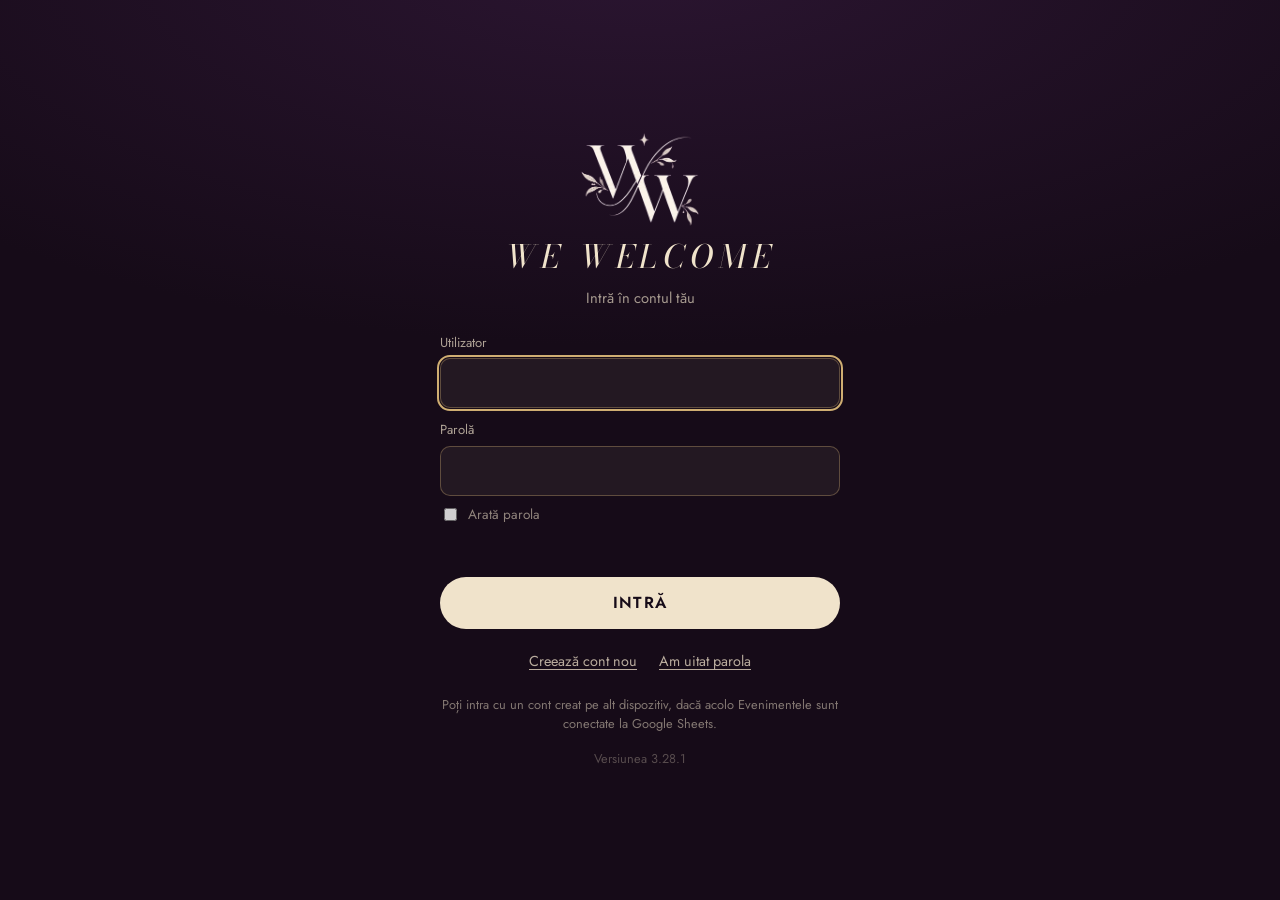
==== app.html @ 5c377a30 "Pagini legale refăcute (confidențialitate, termeni, regulament); poză pentru papetărie Co-Authored-B" ====
<!doctype html>
<html lang="ro">
<head>
<meta charset="utf-8">
<meta name="viewport" content="width=device-width,initial-scale=1,viewport-fit=cover">
<title>WE WELCOME</title>
<meta name="theme-color" content="#160b18">
<meta name="description" content="Ecranul de bun venit pentru invitați: mesajul mirilor, găsirea mesei și photo booth.">
<link rel="manifest" href="manifest.webmanifest">
<link rel="icon" type="image/png" sizes="192x192" href="icons/icon-192.png">
<link rel="apple-touch-icon" href="icons/icon-180.png">
<meta name="apple-mobile-web-app-title" content="WE WELCOME">
<meta name="application-name" content="WE WELCOME">
<meta name="apple-mobile-web-app-capable" content="yes">
<meta name="mobile-web-app-capable" content="yes">
<link rel="preconnect" href="https://fonts.googleapis.com">
<link rel="preconnect" href="https://fonts.gstatic.com" crossorigin>
<link id="fontcss" rel="stylesheet" href="https://fonts.googleapis.com/css2?family=Bodoni+Moda:ital,opsz,wght@0,6..96,400..700;1,6..96,400..700&family=Cormorant+Garamond:ital,wght@0,400;0,500;0,600;1,400;1,500&family=Great+Vibes&family=Josefin+Sans:wght@300..600&family=Jost:wght@300..600&family=Marcellus&family=Montserrat:wght@300..600&family=Playfair+Display:ital,wght@0,400..700;1,400..700&family=Raleway:wght@300..600&display=swap">
<style>
/* Layout: administrare = o coloană calmă cu bară de acțiuni fixă jos; ecranul invitaților = scenă pe toată suprafața, temă aleasă de miri */
:root{
  --bg:#f5f2f5; --surface:#ffffff; --surface-2:#faf7fa; --ink:#26182a; --muted:#6e6272; --line:#e4dce6;
  --accent:#6a2a5e; --accent-ink:#ffffff; --gold:#8f6f35; --ok:#2f7a4f; --warn:#9a5118; --danger:#a3283a;
  --f-display:"Bodoni Moda","Didot","Bodoni 72",Georgia,serif;
  --f-body:"Jost","Futura","Avenir Next","Segoe UI",system-ui,sans-serif;
  --r:14px; color-scheme:light;
  padding-top:env(safe-area-inset-top,0px);padding-bottom:env(safe-area-inset-bottom,0px);
}
@media (prefers-color-scheme: dark){ :root:not([data-theme="light"]){
  --bg:#130e15; --surface:#1d1620; --surface-2:#231b26; --ink:#f1eaf2; --muted:#a99eac; --line:#362c39;
  --accent:#d498c4; --accent-ink:#1d0f1b; --gold:#d8b87d; --ok:#6cc391; --warn:#e3a066; --danger:#f0798a; color-scheme:dark } }
:root[data-theme="dark"]{
  --bg:#130e15; --surface:#1d1620; --surface-2:#231b26; --ink:#f1eaf2; --muted:#a99eac; --line:#362c39;
  --accent:#d498c4; --accent-ink:#1d0f1b; --gold:#d8b87d; --ok:#6cc391; --warn:#e3a066; --danger:#f0798a; color-scheme:dark }

*{box-sizing:border-box}
[hidden]{display:none!important}
body{margin:0;background:var(--bg);color:var(--ink);font-family:var(--f-body);font-size:16px;line-height:1.5;-webkit-tap-highlight-color:transparent}
img{max-width:100%}
button,input,select,textarea{font:inherit;color:inherit}
button{cursor:pointer}
button:disabled{opacity:.5;cursor:default}
:focus-visible{outline:2px solid var(--accent);outline-offset:2px}
h1,h2,h3{text-wrap:balance;margin:0}
p{margin:0}

/* ---------- AUTH ---------- */
.auth{min-height:100vh;min-height:100dvh;display:grid;place-items:center;padding:24px 16px;
  background:radial-gradient(120% 70% at 50% -5%,#2b1531 0%,#160b18 62%),#160b18;color:#f0e3cb}
.acard{width:100%;max-width:400px;display:flex;flex-direction:column;gap:16px}
.acard .brand{text-align:center;display:flex;flex-direction:column;align-items:center;gap:6px;margin-bottom:8px}
.acard .brand .w{width:120px;height:auto;display:block}
.acard .brand h1{letter-spacing:.18em}
.hub-logo{display:flex;justify-content:center;padding:34px 0 10px}.hub-logo img{width:min(320px,70vw);height:auto;opacity:.95}
.acard h1{font-family:var(--f-display);font-style:italic;font-weight:400;font-size:2rem}
.acard .sub{color:rgba(240,227,203,.66);font-size:.92rem;text-align:center}
.acard label{font-size:.82rem;color:rgba(240,227,203,.7);display:block;margin-bottom:6px}
.acard .ai{width:100%;background:rgba(240,227,203,.06);border:1px solid rgba(207,174,114,.35);border-radius:10px;padding:12px 13px;color:#f0e3cb;font-size:16px}
.acard .ai:focus{outline:2px solid #cfae72;outline-offset:1px}
.acard .go{background:#f0e3cb;color:#160b18;border:0;border-radius:99px;padding:14px;font-weight:600;letter-spacing:.08em;margin-top:4px}
.acard .lnk{background:none;border:0;color:rgba(240,227,203,.75);text-decoration:underline;text-underline-offset:3px;font-size:.9rem;padding:6px}
.acard .links{display:flex;justify-content:center;gap:10px;flex-wrap:wrap}
.acard .err{color:#f3a3b0;font-size:.9rem;min-height:1.3em;text-align:center}
.acard .fine{font-size:.8rem;color:rgba(240,227,203,.5);text-align:center}
.code{font-family:ui-monospace,SFMono-Regular,Menlo,monospace;font-size:1.5rem;letter-spacing:.12em;text-align:center;padding:16px;border:1px dashed #cfae72;border-radius:12px;color:#f0e3cb;user-select:all}

/* ---------- ADMIN ---------- */
.admin{padding-left:max(16px,env(safe-area-inset-left,0px));padding-right:max(16px,env(safe-area-inset-right,0px));padding-block:20px 140px}
.wrap{max-width:760px;margin:0 auto;display:flex;flex-direction:column;gap:18px}
.wrap.wide{max-width:1320px}
.top{display:flex;justify-content:space-between;align-items:flex-end;gap:12px;flex-wrap:wrap}
.crumb{border:0;background:none;color:var(--muted);padding:0 0 6px;font-size:.88rem}
.crumb:hover{color:var(--ink)}
.eyebrow-a{font-size:.72rem;letter-spacing:.16em;text-transform:uppercase;color:var(--gold);font-weight:500}
.top h1{font-family:var(--f-display);font-style:italic;font-weight:500;font-size:clamp(1.7rem,6vw,2.3rem);line-height:1.1}
.top-r{display:flex;gap:8px;align-items:center;flex-wrap:wrap}
.state-pill{font-size:.75rem;padding:4px 10px;border-radius:99px;border:1px solid var(--line);color:var(--muted);white-space:nowrap;background:none}
button.state-pill{color:var(--ink)}
.dot{display:inline-block;width:7px;height:7px;border-radius:50%;background:var(--ok);margin-right:6px;vertical-align:1px}
.dot.no{background:var(--warn)}
.draft{border-radius:var(--r);padding:14px 16px;display:flex;gap:12px;align-items:center;justify-content:space-between;flex-wrap:wrap;border:1px solid var(--line);background:var(--surface)}
.draft.dirty{border-color:var(--gold);background:var(--surface-2)}
.draft p{font-size:.92rem}
.draft b{font-weight:600}
.tabs{display:flex;gap:6px;overflow-x:auto;padding-bottom:2px;scrollbar-width:none}
.tabs button{flex:0 0 auto;border:1px solid var(--line);background:var(--surface);border-radius:99px;padding:8px 16px;font-size:.92rem;color:var(--muted)}
.tabs button[aria-selected="true"]{background:var(--ink);color:var(--bg);border-color:var(--ink)}
.panel{background:var(--surface);border:1px solid var(--line);border-radius:var(--r);padding:18px;display:flex;flex-direction:column;gap:14px}
.panel h2{font-size:1.05rem;font-weight:600}
.hint{font-size:.88rem;color:var(--muted)}
.field{display:flex;flex-direction:column;gap:6px;min-width:0}
.field label{font-size:.82rem;color:var(--muted);font-weight:500}
.inp{width:100%;border:1px solid var(--line);background:var(--surface-2);border-radius:10px;padding:11px 12px;font-size:16px;min-width:0}
textarea.inp{min-height:110px;resize:vertical;font-size:15px}
select.inp{padding:9px 10px;font-size:15px}
.row2{display:grid;grid-template-columns:1fr 1fr;gap:12px}
@media (max-width:520px){.row2{grid-template-columns:1fr}}
.sw-row{display:flex;align-items:center;gap:14px;padding:12px 0;border-top:1px solid var(--line)}
.sw-row:first-of-type{border-top:0;padding-top:0}
.sw-row .txt{flex:1;min-width:0}
.sw-row b{display:block;font-weight:600}
.sw-row span{font-size:.86rem;color:var(--muted)}
.sw{appearance:none;-webkit-appearance:none;width:52px;height:30px;border-radius:99px;background:var(--line);position:relative;flex:0 0 auto;transition:background .2s;margin:0}
.sw::after{content:"";position:absolute;top:3px;left:3px;width:24px;height:24px;border-radius:50%;background:var(--surface);box-shadow:0 1px 3px rgba(0,0,0,.25);transition:transform .2s}
.sw:checked{background:var(--accent)}
.sw:checked::after{transform:translateX(22px)}
.btn{border:1px solid var(--line);background:var(--surface);border-radius:10px;padding:10px 14px;font-weight:500;font-size:.95rem;text-decoration:none;color:var(--ink);display:inline-flex;align-items:center;gap:6px}
.btn.primary{background:var(--accent);color:var(--accent-ink);border-color:var(--accent)}
.btn.danger{color:var(--danger)}
.btn.small{padding:6px 10px;font-size:.85rem}
.btns{display:flex;gap:8px;flex-wrap:wrap;align-items:center}
.note{font-size:.86rem;padding:10px 12px;border-radius:10px;background:var(--surface-2);border:1px dashed var(--line);color:var(--muted)}
.ok-msg{color:var(--ok)} .err-msg{color:var(--danger)}
.cat{border:1px solid var(--line);border-radius:12px;padding:14px;display:flex;flex-direction:column;gap:10px;background:var(--surface-2)}
.cat-head{display:flex;gap:8px;align-items:center}
.cat-head .inp{font-weight:600}
.status{font-size:.82rem;display:inline-flex;align-items:center;gap:6px}
.status::before{content:"";width:8px;height:8px;border-radius:50%;background:currentColor;flex:0 0 auto}
.status.ok{color:var(--ok)} .status.sim{color:var(--warn)}
.file-btn{position:relative;overflow:hidden}
.file-btn input{position:absolute;inset:0;opacity:0;cursor:pointer;font-size:0}
.drop{border:1.5px dashed var(--line);border-radius:12px;padding:18px;display:flex;flex-direction:column;gap:12px;align-items:flex-start}
.drop.over{border-color:var(--accent);background:var(--surface-2)}
.glist{display:flex;flex-direction:column}
.g{display:grid;grid-template-columns:1fr 92px auto;gap:10px;align-items:center;padding:8px 0;border-top:1px solid var(--line)}
.g .nm{min-width:0;overflow-wrap:anywhere}
.tb-in{width:100%;border:1px solid transparent;background:transparent;border-radius:8px;padding:6px 8px;font-weight:600;text-align:right;font-variant-numeric:tabular-nums}
.tb-in:hover,.tb-in:focus{border-color:var(--line);background:var(--surface-2)}
.x{border:0;background:none;color:var(--muted);font-size:1.3rem;line-height:1;padding:4px 8px}
.add-g{display:grid;grid-template-columns:1fr 100px auto;gap:8px;align-items:end}
@media (max-width:600px){.add-g{grid-template-columns:1fr 90px}.add-g .btn{grid-column:1/-1}}
.imp{display:flex;flex-direction:column;gap:12px;border:1px solid var(--gold);border-radius:12px;padding:14px;background:var(--surface-2)}
.tbl{width:100%;border-collapse:collapse;font-size:.9rem}
.tbl td,.tbl th{padding:7px 8px;border-top:1px solid var(--line);text-align:left}
.tbl th{font-weight:600;color:var(--muted);font-size:.8rem;border-top:0}
.tbl td.r{text-align:right;font-variant-numeric:tabular-nums}
.tbl select{width:100%}
.radio{display:flex;gap:10px;align-items:flex-start;font-size:.95rem}
.radio input{margin-top:4px}
.preview-wrap{border-radius:22px;overflow:hidden;border:1px solid var(--line);max-width:420px;width:100%;margin:0 auto}
.preview{padding:28px 18px 30px;min-height:520px}
.limits{display:grid;grid-template-columns:1fr 1fr;gap:12px}
@media (max-width:560px){.limits{grid-template-columns:1fr}}
.limits ul{margin:6px 0 0;padding-left:18px;font-size:.88rem;color:var(--muted);display:flex;flex-direction:column;gap:4px}
.limits h3{font-size:.9rem;font-weight:600}
.tgrid{display:grid;grid-template-columns:repeat(auto-fill,minmax(150px,1fr));gap:10px}
.tcard{border:1.5px solid var(--line);border-radius:14px;background:var(--surface);padding:8px;display:flex;flex-direction:column;gap:8px;text-align:left}
.tcard[aria-pressed="true"]{border-color:var(--accent);box-shadow:0 0 0 2px var(--accent)}
.tsw{height:92px;border-radius:9px;display:flex;flex-direction:column;align-items:center;justify-content:center;gap:6px}
.tsw i{font-family:"Bodoni Moda",Georgia,serif;font-size:1.3rem}
.tsw em{display:block;width:34px;height:2px;border-radius:2px}
.tcard b{font-size:.92rem;font-weight:600;padding:0 4px}
.tcard small{font-size:.78rem;color:var(--muted);padding:0 4px 4px;line-height:1.3}
.fgrid{display:grid;grid-template-columns:repeat(auto-fill,minmax(210px,1fr));gap:10px}
.fcard{border:1.5px solid var(--line);border-radius:14px;background:var(--surface-2);padding:14px;display:flex;flex-direction:column;gap:4px;text-align:left}
.fcard[aria-pressed="true"]{border-color:var(--accent);box-shadow:0 0 0 2px var(--accent)}
.fcard .fn{font-size:1.7rem;line-height:1.15}
.fcard .fd{font-size:1.05rem}
.fcard .fb{font-size:.88rem}
.fcard small{font-size:.76rem;color:var(--muted);margin-top:4px}
.bgrow{display:flex;gap:14px;align-items:center;flex-wrap:wrap}
.bgthumb{width:120px;height:80px;border-radius:10px;border:1px solid var(--line);object-fit:cover;background:var(--surface-2)}
.range{width:100%;accent-color:var(--accent)}
.split{display:grid;grid-template-columns:1fr 340px;gap:18px;align-items:start}
@media (max-width:860px){.split{grid-template-columns:1fr}}
.split .preview-wrap{position:sticky;top:16px}
.split .preview{min-height:560px}
.actionbar{position:fixed;left:0;right:0;bottom:0;z-index:20;background:var(--surface);border-top:1px solid var(--line);
  padding:12px max(16px,env(safe-area-inset-right,0px)) calc(12px + env(safe-area-inset-bottom,0px)) max(16px,env(safe-area-inset-left,0px))}
.actionbar .in{max-width:760px;margin:0 auto;display:flex;gap:10px}
.actionbar button{flex:1;padding:15px 10px;border-radius:12px;font-weight:600;letter-spacing:.06em;font-size:.92rem}
.b-test{border:1.5px solid var(--ink);background:transparent}
.b-live{border:1.5px solid var(--accent);background:var(--accent);color:var(--accent-ink)}

.modal{position:fixed;inset:0;z-index:40;background:rgba(10,5,12,.55);display:flex;align-items:flex-end;justify-content:center;
  padding:16px max(16px,env(safe-area-inset-right,0px)) calc(16px + env(safe-area-inset-bottom,0px)) max(16px,env(safe-area-inset-left,0px))}
@media (min-width:640px){.modal{align-items:center}}
.sheet{background:var(--surface);color:var(--ink);border-radius:18px;padding:22px;width:100%;max-width:500px;max-height:88vh;overflow-y:auto;display:flex;flex-direction:column;gap:14px;animation:rise .25s ease}
.sheet h2{font-family:var(--f-display);font-style:italic;font-weight:500;font-size:1.6rem}
.sum{display:flex;flex-direction:column;border:1px solid var(--line);border-radius:12px}
.sum div{display:flex;justify-content:space-between;gap:10px;padding:10px 12px;border-top:1px solid var(--line);font-size:.93rem}
.sum div:first-child{border-top:0}
.chg{margin:0;padding-left:18px;display:flex;flex-direction:column;gap:4px;font-size:.93rem}
.on{color:var(--ok);font-weight:600} .off{color:var(--muted)}

/* ---------- STAGE (ecranul invitaților; culorile și fonturile vin din temă) ---------- */
.stagebg{
  --stage:#160b18; --stage-2:#2b1531; --champ:#f0e3cb; --champ-dim:rgba(240,227,203,.64); --gilt:#cfae72; --gilt-line:rgba(207,174,114,.42);
  --card:rgba(240,227,203,.04); --card-h:rgba(240,227,203,.09); --err:#f3a3b0;
  --s-names:"Bodoni Moda",Georgia,serif; --s-display:"Bodoni Moda",Georgia,serif; --s-body:"Jost",system-ui,sans-serif;
  --names-style:italic; --d-style:italic; --names-scale:1;
  background:radial-gradient(120% 70% at 50% -5%,var(--stage-2) 0%,var(--stage) 62%),var(--stage);color:var(--champ);font-family:var(--s-body)}
.stage{position:fixed;inset:0;z-index:30;overflow-y:auto;display:flex;flex-direction:column;
  padding:calc(env(safe-area-inset-top,0px) + 14px) max(20px,env(safe-area-inset-right,0px)) calc(env(safe-area-inset-bottom,0px) + 24px) max(20px,env(safe-area-inset-left,0px))}
.stage-top{display:flex;justify-content:space-between;align-items:center;gap:10px;min-height:44px}
.mono{width:46px;height:46px;border-radius:50%;border:1px solid var(--gilt-line);background:transparent;color:var(--gilt);font-family:var(--s-display);font-style:var(--d-style);font-size:.95rem;position:relative;user-select:none;-webkit-user-select:none;touch-action:none}
.mono svg{position:absolute;inset:-3px;width:52px;height:52px;transform:rotate(-90deg);pointer-events:none}
.mono circle{fill:none;stroke:var(--champ);stroke-width:2;stroke-dasharray:157;stroke-dashoffset:157}
.mono.holding circle{transition:stroke-dashoffset 3s linear;stroke-dashoffset:0}
.test-tag{font-size:.7rem;letter-spacing:.2em;border:1px solid var(--gilt);color:var(--gilt);padding:4px 10px;border-radius:99px;background:color-mix(in srgb,var(--stage) 70%,transparent)}
.ghost{border:1px solid var(--gilt-line);background:color-mix(in srgb,var(--stage) 70%,transparent);color:var(--champ);border-radius:99px;padding:8px 14px;font-size:.85rem}
.sbody{flex:1;width:100%;max-width:560px;margin:0 auto;display:flex;flex-direction:column}
.fade{animation:fade .5s ease both}
@keyframes fade{from{opacity:.001;transform:translateY(8px)}to{opacity:1;transform:none}}
@keyframes rise{from{transform:translateY(16px);opacity:.4}to{transform:none;opacity:1}}
.home{text-align:center;display:flex;flex-direction:column;align-items:center;gap:10px;padding-top:4vh}
.eyebrow{font-size:.74rem;letter-spacing:.32em;text-transform:uppercase;color:var(--gilt)}
.names{font-family:var(--s-names);font-style:var(--names-style);font-weight:400;font-size:calc(clamp(2.5rem,11vw,4.6rem) * var(--names-scale));line-height:1.02;letter-spacing:-.01em}
.names .amp{display:block;font-size:.5em;color:var(--gilt);margin:.12em 0}
.orn{display:flex;align-items:center;gap:10px;width:160px;margin:6px 0}
.orn span{flex:1;height:1px;background:var(--gilt-line)}
.orn i{width:7px;height:7px;transform:rotate(45deg);border:1px solid var(--gilt)}
.evname{font-size:1.02rem;letter-spacing:.02em}
.evmeta{font-size:.86rem;color:var(--champ-dim)}
.mods{display:grid;gap:12px;width:100%;margin-top:26px}
.mod{display:grid;grid-template-columns:50px 1fr 16px;gap:14px;align-items:center;text-align:left;min-height:88px;padding:18px 18px;border-radius:18px;
  border:1px solid var(--gilt-line);background:var(--card);color:var(--champ);transition:background .2s,transform .15s;font-family:var(--s-body)}
.mod:active{transform:scale(.985);background:var(--card-h)}
@media (hover:hover){.mod:hover{background:var(--card-h)}}
.mod .ic{width:50px;height:50px;border-radius:50%;border:1px solid var(--gilt-line);display:grid;place-items:center;color:var(--gilt)}
.mod .ic svg{width:22px;height:22px}
.mod b{display:block;font-family:var(--s-display);font-weight:500;font-size:1.38rem;line-height:1.15;color:var(--champ)}
.mod span{font-size:.86rem;color:var(--champ-dim)}
.mod .chev{color:var(--gilt);font-size:1.3rem}
@media (min-width:900px){.sbody.wide{max-width:1000px}.mods{grid-template-columns:repeat(auto-fit,minmax(240px,1fr))}}
.preview .mods{grid-template-columns:1fr}
.empty{color:var(--champ-dim);font-size:.95rem;padding:18px;border:1px dashed var(--gilt-line);border-radius:14px}
.back{align-self:flex-start;border:0;background:none;color:var(--champ-dim);padding:8px 0;font-size:.95rem;margin-bottom:8px;font-family:var(--s-body)}
.sh2{font-family:var(--s-display);font-style:var(--d-style);font-weight:400;font-size:clamp(2rem,8vw,2.8rem);line-height:1.1}
.ssub{color:var(--champ-dim);margin-top:6px;margin-bottom:22px}
.cats{display:grid;grid-template-columns:1fr 1fr;gap:12px}
.catb{min-height:120px;border-radius:18px;border:1px solid var(--gilt-line);background:var(--card);color:var(--champ);padding:16px;text-align:left;display:flex;flex-direction:column;justify-content:space-between;gap:10px;font-family:var(--s-body)}
.catb:active{transform:scale(.98)}
@media (hover:hover){.catb:hover{background:var(--card-h)}}
.catb b{font-family:var(--s-display);font-weight:500;font-size:1.35rem;line-height:1.15}
.catb span{font-size:.78rem;color:var(--gilt);letter-spacing:.12em;text-transform:uppercase}
.player{display:flex;flex-direction:column;gap:16px}
.player video{width:100%;max-height:70vh;border-radius:16px;background:#000}
.verr{font-size:.92rem;color:var(--err)}
.sim{border-radius:18px;border:1px solid var(--gilt-line);aspect-ratio:9/12;max-width:100%;max-height:64vh;width:100%;position:relative;overflow:hidden;display:flex;flex-direction:column;align-items:center;justify-content:center;text-align:center;padding:24px;gap:14px;
  background:radial-gradient(80% 60% at 50% 40%,color-mix(in srgb,var(--gilt) 18%,transparent),transparent 70%)}
.sim-ring{width:86px;height:86px;border-radius:50%;border:1px solid var(--gilt);display:grid;place-items:center;animation:pulse 2.4s ease-in-out infinite}
.sim-ring svg{width:28px;height:28px;color:var(--gilt)}
@keyframes pulse{0%,100%{box-shadow:0 0 0 0 color-mix(in srgb,var(--gilt) 35%,transparent)}50%{box-shadow:0 0 0 18px transparent}}
.sim-from{font-family:var(--s-names);font-style:var(--names-style);font-size:calc(1.5rem * var(--names-scale))}
.sim-msg{font-size:1.02rem;max-width:30ch;color:var(--champ)}
.sim-tag{position:absolute;top:12px;left:12px;font-size:.68rem;letter-spacing:.16em;text-transform:uppercase;color:var(--gilt);border:1px solid var(--gilt-line);padding:3px 8px;border-radius:99px}
.bar{height:3px;background:color-mix(in srgb,var(--champ) 15%,transparent);border-radius:3px;overflow:hidden}
.bar i{display:block;height:100%;background:var(--gilt);width:100%;transform-origin:left;animation:prog linear forwards}
@keyframes prog{from{transform:scaleX(0)}to{transform:scaleX(1)}}
.cta{border:1px solid var(--gilt);background:var(--champ);color:var(--stage);border-radius:99px;padding:16px 26px;font-weight:600;letter-spacing:.1em;font-size:.95rem;font-family:var(--s-body)}
.cta.alt{background:transparent;color:var(--champ);border-color:var(--gilt-line)}
.search{display:flex;align-items:center;gap:10px;border-bottom:1px solid var(--gilt);padding:6px 2px}
.search svg{width:22px;height:22px;color:var(--gilt);flex:0 0 auto}
.search input{flex:1;min-width:0;background:transparent;border:0;outline:0;color:var(--champ);font-size:1.35rem;padding:8px 0;font-family:var(--s-display);font-style:var(--d-style)}
.search input::placeholder{color:color-mix(in srgb,var(--champ) 40%,transparent)}
.res{display:flex;flex-direction:column;margin-top:14px}
.res button{display:flex;justify-content:space-between;align-items:center;gap:12px;padding:16px 4px;border:0;border-bottom:1px solid color-mix(in srgb,var(--gilt) 20%,transparent);background:none;color:var(--champ);text-align:left;font-size:1.1rem;font-family:var(--s-body)}
.res button em{font-style:normal;color:var(--gilt);font-size:.9rem;white-space:nowrap;font-variant-numeric:tabular-nums}
.res .none{color:var(--champ-dim);padding:18px 0}
.tablecard{text-align:center;display:flex;flex-direction:column;align-items:center;gap:6px;padding:18px 0}
.tablecard .lbl{font-size:.78rem;letter-spacing:.32em;text-transform:uppercase;color:var(--gilt)}
.tablecard .num{font-family:var(--s-display);font-weight:400;font-size:clamp(6rem,34vw,10rem);line-height:.95;font-variant-numeric:lining-nums}
.tablecard .num.long{font-size:clamp(2.6rem,12vw,4.4rem);line-height:1.1;margin:.3em 0}
.tablecard .who{font-family:var(--s-display);font-style:var(--d-style);font-size:1.6rem}
.mates{margin-top:18px;border-top:1px solid var(--gilt-line);padding-top:14px;width:100%;font-size:.95rem;color:var(--champ-dim)}
.mates b{display:block;color:var(--gilt);font-weight:500;font-size:.75rem;letter-spacing:.2em;text-transform:uppercase;margin-bottom:6px}
.booth{display:flex;flex-direction:column;align-items:center;gap:18px;text-align:center;flex:1;justify-content:center}
.shutter{width:min(62vw,240px);aspect-ratio:1;border-radius:50%;border:1px solid var(--gilt);background:radial-gradient(circle,var(--card-h),transparent 70%);color:var(--champ);display:flex;flex-direction:column;align-items:center;justify-content:center;gap:8px;position:relative;font-family:var(--s-body)}
.shutter::before{content:"";position:absolute;inset:10px;border-radius:50%;border:1px solid var(--gilt-line)}
.shutter b{font-weight:600;letter-spacing:.14em;font-size:1rem}
.shutter span{font-size:.82rem;color:var(--champ-dim)}
.shutter svg{width:34px;height:34px;color:var(--gilt)}
.count{font-family:var(--s-display);font-size:clamp(9rem,48vw,16rem);line-height:1;animation:tick 1s ease both}
@keyframes tick{0%{transform:scale(1.4);opacity:.001}25%{transform:scale(1);opacity:1}85%{opacity:1}100%{opacity:.2}}
.flash{position:fixed;inset:0;background:#fff;z-index:60;animation:flash .5s ease forwards;pointer-events:none}
@keyframes flash{from{opacity:1}to{opacity:0}}
.photo{width:100%;max-width:380px;border-radius:6px;box-shadow:0 18px 50px rgba(0,0,0,.4);aspect-ratio:4/5;object-fit:cover}
.qrcard{background:#fff;padding:14px;border-radius:14px;width:min(70vw,260px)}
.qrcard canvas{width:100%;height:auto;display:block}
.disc{font-size:.85rem;color:var(--champ-dim);max-width:34ch}
.pin{position:fixed;inset:0;z-index:55;background:color-mix(in srgb,var(--stage) 95%,transparent);display:flex;flex-direction:column;align-items:center;justify-content:center;gap:18px;color:var(--champ);
  padding:calc(env(safe-area-inset-top,0px) + 16px) max(16px,env(safe-area-inset-right,0px)) calc(env(safe-area-inset-bottom,0px) + 16px) max(16px,env(safe-area-inset-left,0px))}
.pin .ptitle{font-family:var(--s-display);font-style:var(--d-style);font-size:1.6rem}
.dots{display:flex;gap:14px}
.dots i{width:14px;height:14px;border-radius:50%;border:1px solid var(--gilt)}
.dots i.f{background:var(--gilt)}
.pad{display:grid;grid-template-columns:repeat(3,72px);gap:12px}
.pad button{height:72px;border-radius:50%;border:1px solid var(--gilt-line);background:transparent;color:var(--champ);font-size:1.5rem;font-family:var(--s-display)}
.pad button.t{font-family:var(--s-body);font-size:.85rem}
.pin .err{color:var(--err);min-height:1.4em;font-size:.9rem}
.mod.hero{min-height:120px;grid-template-columns:64px 1fr 16px;background:var(--card-h);border-color:var(--gilt)}
.mod.hero .ic{width:64px;height:64px}.mod.hero .ic svg{width:30px;height:30px}
.mod.hero b{font-size:1.75rem}
.skip{align-self:center;border:0;background:none;color:var(--champ-dim);text-decoration:underline;text-underline-offset:4px;padding:14px;margin-top:10px;font-size:.92rem;font-family:var(--s-body)}
.next{text-align:center;display:flex;flex-direction:column;align-items:center;gap:8px;padding-top:3vh}
.clink{width:110px;height:110px;color:var(--gilt);margin-bottom:6px}
.clink .gl1,.clink .gl2{transform-box:fill-box;transform-origin:bottom center}
.clink .gl1{animation:c1 1.4s ease-out both}.clink .gl2{animation:c2 1.4s ease-out both}
@keyframes c1{0%{transform:rotate(-30deg) translateX(-4px)}55%{transform:rotate(8deg) translateX(1px)}100%{transform:rotate(-6deg)}}
@keyframes c2{0%{transform:rotate(30deg) translateX(4px)}55%{transform:rotate(-8deg) translateX(-1px)}100%{transform:rotate(6deg)}}
.next .mods{margin-top:20px}
/* ---------- ADMINISTRARE: hub, evenimente ---------- */
.hub{display:grid;grid-template-columns:repeat(auto-fit,minmax(210px,1fr));gap:14px}
.hcard.hot{border-color:#e7b54a;box-shadow:0 0 0 3px rgba(231,181,74,.25)}
.lt-panel{display:flex;flex-direction:column;align-items:center;padding:34px 18px}
.lt-btn{width:min(260px,70vw);aspect-ratio:1;border-radius:50%;border:2px solid var(--line);background:var(--surface);color:var(--ink);display:flex;flex-direction:column;align-items:center;justify-content:center;gap:8px;cursor:pointer;font:inherit;transition:background .2s,box-shadow .2s,border-color .2s;margin:0 auto 14px}
.lt-btn .lt-state{font-size:3rem;font-weight:700;letter-spacing:.08em}
.lt-btn .lt-sub{font-size:.85rem;max-width:72%;text-align:center;color:var(--muted)}
.lt-btn:disabled{opacity:.5;cursor:default}
.lt-btn.on{background:#e7b54a;border-color:#e7b54a;color:#2a1608;animation:ltglow 2s infinite}
.lt-btn.on .lt-sub{color:#4a2c10}
@keyframes ltglow{0%,49%{box-shadow:0 0 0 0 rgba(231,181,74,.0),0 0 60px 18px rgba(231,181,74,.75)}50%,100%{box-shadow:0 0 0 0 rgba(231,181,74,0),0 0 18px 2px rgba(231,181,74,.25)}}
@media (prefers-reduced-motion:reduce){.lt-btn.on{animation:none}}
@media (max-width:760px){.hub{grid-template-columns:1fr}}
.hcard{border:1px solid var(--line);background:var(--surface);border-radius:18px;padding:20px;text-align:left;display:flex;flex-direction:column;gap:6px;min-height:190px;transition:border-color .15s,transform .15s}
.hcard:hover{border-color:var(--accent)} .hcard:active{transform:scale(.99)}
.hcard .hic{width:46px;height:46px;border-radius:50%;border:1px solid var(--line);display:grid;place-items:center;color:var(--accent);margin-bottom:8px}
.hcard .hic svg{width:22px;height:22px}
.hcard b{font-family:var(--f-display);font-style:italic;font-weight:500;font-size:1.6rem;line-height:1.1}
.hcard span{font-size:.95rem} .hcard em{font-style:normal;color:var(--accent);font-weight:600}
.hcard small{font-size:.84rem;color:var(--muted);margin-top:auto}
.linkbox{display:flex;gap:10px;align-items:center;flex-wrap:wrap;border:1px solid var(--line);border-radius:12px;padding:10px 12px;background:var(--surface-2)}
.linkbox code{flex:1;min-width:0;overflow-wrap:anywhere;font-size:.88rem}
code{font-family:ui-monospace,SFMono-Regular,Menlo,monospace;font-size:.85em;background:var(--surface-2);border:1px solid var(--line);border-radius:6px;padding:1px 5px}
.warn-msg{color:var(--warn)}
.kpis{display:grid;grid-template-columns:repeat(4,1fr);gap:10px}
@media (max-width:760px){.kpis{grid-template-columns:1fr 1fr}}
.kpi{background:var(--surface);border:1px solid var(--line);border-radius:var(--r);padding:14px 16px;display:flex;flex-direction:column;gap:2px;min-width:0}
.kpi span{font-size:.8rem;color:var(--muted)} .kpi b{font-size:1.35rem;font-variant-numeric:tabular-nums;white-space:nowrap;overflow:hidden;text-overflow:ellipsis} .kpi small{font-size:.8rem;color:var(--muted)}
.lhead{display:flex;justify-content:space-between;gap:10px;flex-wrap:wrap;align-items:center}
.chips{display:flex;gap:6px;flex-wrap:wrap}
.chip{border:1px solid var(--line);background:var(--surface);border-radius:99px;padding:6px 12px;font-size:.86rem;color:var(--muted)}
.chip[aria-pressed="true"]{background:var(--ink);color:var(--bg);border-color:var(--ink)}
.chip i{font-style:normal;font-weight:600;margin-left:2px}
.leads{display:flex;flex-direction:column}
.lrow{display:grid;grid-template-columns:110px 1fr 130px 110px 128px;gap:12px;align-items:center;text-align:left;border:0;border-top:1px solid var(--line);background:none;padding:12px 6px;border-radius:0}
.lrow:hover{background:var(--surface-2)}
.lrow span{display:flex;flex-direction:column;min-width:0}
.lrow small{font-size:.8rem;color:var(--muted);overflow:hidden;text-overflow:ellipsis;white-space:nowrap}
.lrow b{font-weight:600;overflow:hidden;text-overflow:ellipsis;white-space:nowrap}
.lrow .lp,.lrow .lpr{text-align:right;align-items:flex-end;font-variant-numeric:tabular-nums}
.lrow .lpr b{color:var(--ok)} .lrow .lpr.neg b{color:var(--danger)}
.lrow .ls{align-items:flex-end}
@media (max-width:760px){.lrow{grid-template-columns:1fr auto;gap:4px 12px}.lrow .ld{grid-row:1;flex-direction:row;gap:8px;align-items:baseline}.lrow .ln{grid-column:1}.lrow .lp{grid-row:1;grid-column:2}.lrow .lpr{display:none}.lrow .ls{grid-column:2;grid-row:2}}
.stp{display:inline-block;font-size:.76rem;font-weight:600;padding:3px 10px;border-radius:99px;border:1px solid currentColor;white-space:nowrap}
.st-new{color:var(--accent)} .st-c{color:var(--gold)} .st-o{color:var(--warn)} .st-ok{color:var(--ok)} .st-no{color:var(--muted)}
.sheet.wide{max-width:680px}
/* fișa cererii: rândul cu șabloane de email */
.mailstrip{display:flex;flex-wrap:wrap;align-items:center;gap:8px 12px;padding:12px 14px;border:1px solid var(--line);border-radius:14px;background:var(--surface-2)}
.mailstrip .ms-l{font-size:.78rem;letter-spacing:.12em;text-transform:uppercase;color:var(--muted);font-weight:600}
.mailstrip .ms-row{display:flex;flex-wrap:wrap;gap:6px}
.ms-b{border:1px solid var(--line);background:var(--surface);color:var(--ink);border-radius:99px;padding:8px 14px;font:inherit;font-size:.9rem;cursor:pointer;display:inline-flex;align-items:center;gap:8px}
.ms-b:hover{border-color:var(--accent)}
.ms-b.rec{background:var(--accent);border-color:var(--accent);color:var(--accent-ink)}
.ms-b i{font-style:normal;font-size:.7rem;letter-spacing:.06em;text-transform:uppercase;opacity:.85}
/* ecranul de email: șabloane sus, scrisul în stânga, emailul în dreapta, butonul mereu vizibil jos */
.sheet.compose{max-width:1180px;height:min(92vh,980px);max-height:none;padding:0;gap:0;overflow:hidden}
.sheet.compose .shead{padding:18px 22px 6px}
.tpl-cards{display:flex;gap:10px;overflow-x:auto;padding:8px 22px 14px;scrollbar-width:thin}
.tpl-card{flex:0 0 auto;min-width:170px;text-align:left;border:1.5px solid var(--line);background:var(--surface);color:var(--ink);border-radius:14px;padding:12px 14px;font:inherit;cursor:pointer;display:flex;flex-direction:column;gap:3px;position:relative}
.tpl-card b{font-size:.98rem}
.tpl-card span{font-size:.78rem;color:var(--muted)}
.tpl-card i{font-style:normal;font-size:.68rem;letter-spacing:.08em;text-transform:uppercase;color:var(--accent);font-weight:700}
.tpl-card.on{border-color:var(--accent);box-shadow:0 0 0 3px color-mix(in srgb,var(--accent) 22%,transparent)}
.cp-tabs{display:none;gap:4px;margin:0 22px 10px;padding:4px;border:1px solid var(--line);border-radius:12px}
.cp-tabs button{flex:1;border:0;background:none;color:var(--muted);font:inherit;font-weight:600;padding:9px;border-radius:9px;cursor:pointer}
.cp-tabs button[aria-selected=true]{background:var(--accent);color:var(--accent-ink)}
.cp-grid{flex:1;min-height:0;display:grid;grid-template-columns:minmax(0,1fr) minmax(0,1fr);gap:18px;padding:0 22px;border-top:1px solid var(--line)}
.cp-edit{display:flex;flex-direction:column;gap:12px;overflow-y:auto;padding:16px 4px 16px 0;min-height:0}
.cp-body{flex:1;display:flex;flex-direction:column;min-height:220px}
.cp-body textarea{flex:1;min-height:220px;resize:none;font-size:.92rem;line-height:1.5}
.cp-prev{min-height:0;padding:16px 0}
.cp-prev iframe{width:100%;height:100%;border:1px solid var(--line);border-radius:12px;background:#f6efe3}
.cp-foot{display:flex;flex-wrap:wrap;align-items:center;justify-content:space-between;gap:10px;padding:12px 22px;border-top:1px solid var(--line);background:var(--surface)}
.cp-foot .hint{margin:0}
/* emailul: câmpuri de completat și atașamente */
.askbox,.attbox{display:flex;flex-direction:column;gap:8px;padding:12px 14px;border:1px dashed var(--line);border-radius:12px}
.askbox .ms-l,.attbox .ms-l,.ins .ms-l,.ts-list .ms-l{font-size:.74rem;letter-spacing:.12em;text-transform:uppercase;color:var(--muted);font-weight:600;margin:0}
.attchip{display:inline-flex;align-items:center;gap:6px;border:1px solid var(--line);background:var(--surface-2);border-radius:99px;padding:5px 6px 5px 12px;font-size:.86rem}
.attchip button{border:0;background:none;color:var(--muted);font-size:1.1rem;line-height:1;cursor:pointer;padding:2px 6px}
/* Șabloane: listă · editor · previzualizare */
.tstudio{display:grid;grid-template-columns:190px minmax(0,1.1fr) minmax(0,1fr);gap:20px;align-items:start}
.ts-list{display:flex;flex-direction:column;gap:8px}
.ts-item{text-align:left;border:1.5px solid var(--line);background:var(--surface);color:var(--ink);border-radius:12px;padding:10px 12px;font:inherit;cursor:pointer;display:flex;flex-direction:column;gap:2px}
.ts-item b{font-size:.93rem}.ts-item span{font-size:.76rem;color:var(--muted)}
.ts-item.on{border-color:var(--accent);box-shadow:0 0 0 3px color-mix(in srgb,var(--accent) 20%,transparent)}
.ts-item.add{border-style:dashed;color:var(--accent);font-weight:600;align-items:center}
.ts-edit{display:flex;flex-direction:column;gap:12px;min-width:0}
.ts-edit textarea{min-height:340px;font-size:.92rem;line-height:1.5}
.ins{display:flex;flex-direction:column;gap:6px;padding:12px 14px;border:1px solid var(--line);border-radius:12px;background:var(--surface-2)}
.ins-g{display:flex;flex-wrap:wrap;gap:5px;align-items:center}
.ins-g > span{font-size:.74rem;color:var(--muted);width:100%;font-weight:600;margin-top:2px}
.ins-b{border:1px solid var(--line);background:var(--surface);color:var(--ink);border-radius:99px;padding:3px 9px;font:inherit;font-size:.78rem;cursor:pointer}
.ins-b:hover{border-color:var(--accent);color:var(--accent)}
.ins-b.mine{border-color:color-mix(in srgb,var(--accent) 45%,var(--line))}
.ins-b.fmt{font-style:italic}
.ts-prev{display:flex;flex-direction:column;gap:8px;position:sticky;top:12px}
.ts-subj{font-size:.86rem;margin:0}.ts-subj span{color:var(--muted)}
.ts-prev iframe{width:100%;height:min(78vh,820px);border:1px solid var(--line);border-radius:12px;background:#f6efe3}
.fieldrow{display:grid;grid-template-columns:1.2fr 1fr 1fr 1.6fr auto;gap:10px;align-items:end;padding:10px 0;border-top:1px solid var(--line)}
.fieldrow .x{margin-bottom:8px}
.files{display:flex;flex-direction:column;gap:6px}
.file{display:flex;justify-content:space-between;align-items:center;gap:10px;padding:8px 12px;border:1px solid var(--line);border-radius:10px}
.upl{cursor:pointer}
.extrasBox{display:flex;flex-wrap:wrap;align-items:center;gap:4px 16px;padding:10px 14px;border:1px solid var(--line);border-radius:12px}.extrasBox .ms-l{font-size:.74rem;letter-spacing:.12em;text-transform:uppercase;color:var(--muted);font-weight:600;width:100%}
.autosub{align-items:flex-start;font-size:.88rem;padding:10px 12px;border:1px solid var(--line);border-radius:12px;background:var(--surface-2)}
.ins-b.img{border-style:dashed}
@media (max-width:1100px){.tstudio{grid-template-columns:180px minmax(0,1fr)}.ts-prev{grid-column:1 / -1;position:static}.ts-prev iframe{height:620px}}
@media (max-width:720px){.tstudio{grid-template-columns:1fr}.ts-list{position:static;flex-direction:row;overflow-x:auto}.ts-item{flex:0 0 auto;min-width:150px}
  .fieldrow{grid-template-columns:1fr 1fr}.fieldrow .fr-val{grid-column:1 / -1}.ins-g > span{min-width:100%}}
@media (max-width:899px){
  .sheet.compose{height:calc(100dvh - 32px)}
  .cp-tabs{display:flex}
  .cp-grid{grid-template-columns:1fr;border-top:0}
  .cp-grid.v-write .cp-prev,.cp-grid.v-prev .cp-edit{display:none}
  .cp-edit{padding-top:4px}
  .cp-prev{padding-top:0}
  .tpl-card{min-width:150px}
  .cp-foot .btns{width:100%}.cp-foot .btns .btn{flex:1}
}
.sheet.still{animation:none}
.shead{display:flex;justify-content:space-between;gap:10px;align-items:flex-start}
.info{display:grid;grid-template-columns:1fr 1fr;gap:10px 16px;font-size:.93rem}
@media (max-width:520px){.info{grid-template-columns:1fr}}
.info div{display:flex;flex-direction:column;min-width:0;overflow-wrap:anywhere}
.info span{font-size:.78rem;color:var(--muted)}
.info a{color:var(--accent)}
.tog{display:flex;gap:10px;align-items:center;font-size:.92rem;cursor:pointer;min-height:44px}
.tog input{width:18px;height:18px;accent-color:var(--accent);flex:0 0 auto}
.dgroup{display:grid;grid-template-columns:1fr 84px;gap:8px}
.calc{display:grid;grid-template-columns:1fr 1fr;gap:12px}
@media (max-width:600px){.calc{grid-template-columns:1fr}}
.calc .sum div{font-size:.88rem}
.calc .sum div b{font-variant-numeric:tabular-nums;white-space:nowrap}
.calc .sum .tot{font-size:1rem;background:var(--surface-2)}
.calc .sum .tot.pos b{color:var(--ok)} .calc .sum .tot.neg b{color:var(--danger)}
.from{padding:11px 0;font-size:.95rem;overflow-wrap:anywhere}
.row3{display:grid;grid-template-columns:repeat(3,1fr);gap:12px}
@media (max-width:640px){.row3{grid-template-columns:1fr}}
.suf{display:flex;align-items:center;gap:8px}
.suf span{font-size:.85rem;color:var(--muted);white-space:nowrap}
.mods-in{display:flex;flex-direction:column}
.mods-in .tog{min-height:30px}
.steps{margin:0;padding-left:22px;display:flex;flex-direction:column;gap:10px;font-size:.95rem}
.steps a{color:var(--accent)}
.savebar{position:sticky;bottom:12px;flex-direction:row;justify-content:space-between;align-items:center;flex-wrap:wrap;box-shadow:0 10px 30px rgba(0,0,0,.12)}
/* totem vertical / ecran înalt: conținutul stă centrat, nu lipit sus */
@media (orientation:portrait) and (min-height:860px){
  .stage .sbody{justify-content:center;padding-bottom:5vh}
  .stage .home,.stage .next{padding-top:0}
}
.ver{font-size:.78rem;color:var(--muted);font-variant-numeric:tabular-nums}
@media (prefers-reduced-motion:reduce){*{animation-duration:.01ms!important;transition-duration:.01ms!important}}
.lrow .lx{display:block;color:var(--gold);font-size:.78rem;margin-top:2px}
.note.xnote .xlet{font-size:1.1em;font-weight:600;letter-spacing:.04em}
.note.xnote{border:1px solid var(--gold);background:color-mix(in srgb,var(--gold) 10%,transparent)}
</style>
</head>
<body>
<div id="auth" class="auth"><div class="acard"><div class="brand"><img class="w" src="img/mono-light.png" alt=""><h1>WE WELCOME</h1><p class="sub">Se încarcă aplicația…</p></div></div></div>
<div id="admin" class="admin" hidden></div>
<div id="actionbar" class="actionbar" hidden>
  <div class="in">
    <button type="button" class="b-test" data-act="test">TEST MODE</button>
    <button type="button" class="b-live" data-act="live-ask">PUBLICĂ ȘI PORNEȘTE LIVE</button>
  </div>
</div>
<div id="modal" class="modal" hidden></div>
<div id="stage" class="stage stagebg" hidden>
  <div class="stage-top">
    <button type="button" id="mono" class="mono" aria-label="Monogramă"></button>
    <div id="stageRight" style="display:flex;gap:8px;align-items:center"></div>
  </div>
  <div id="sbody" class="sbody"></div>
  <div id="pin" class="pin" hidden></div>
</div>

<script src="config.js?v=96"></script>
<script src="pricing.js?v=96"></script>
<script>
/* ============================================================
   Wedding Welcome — v2
   - Conturi locale (utilizator + parolă), fiecare cu mediul lui separat.
   - Fiecare cont are o versiune „în lucru” (draft) și una publicată (LIVE).
     Administrarea și TEST MODE folosesc draft-ul; LIVE folosește doar ce ai publicat.
   - Videoclipurile și pozele de fundal stau în IndexedDB, pe acest laptop.
   - data.json (actualizat de Claude în repo) se aplică în versiunea în lucru.
   ============================================================ */
const APP_VERSION = '3.28.1';
const $ = s => document.querySelector(s);
const esc = s => String(s ?? '').replace(/[&<>"']/g, c => ({'&':'&amp;','<':'&lt;','>':'&gt;','"':'&quot;',"'":'&#39;'}[c]));
const norm = s => String(s||'').normalize('NFD').replace(/[̀-ͯ]/g,'').toLowerCase().trim();
const clone = o => JSON.parse(JSON.stringify(o));
const uid8 = () => Array.from(crypto.getRandomValues(new Uint8Array(6)), b => b.toString(36).padStart(2,'0')).join('').slice(0,10);
const LS = {
  get(k){ try { return JSON.parse(localStorage.getItem(k)); } catch(e) { return null; } },
  set(k,v){ try { localStorage.setItem(k, JSON.stringify(v)); return true; } catch(e) { return false; } },
  del(k){ try { localStorage.removeItem(k); } catch(e) {} }
};
const K_ACC = 'ww-accounts', K_SES = 'ww-session', K_OLD = 'wedding-welcome-v1';
const wsKey = id => 'ww-ws-' + id;

/* ---------------- Teme și fonturi ---------------- */
const THEMES = {
  seara:    { name:'Seară de catifea', desc:'Prună adâncă și auriu', dark:true,
    stage:'#160b18', stage2:'#2b1531', ink:'#f0e3cb', dim:'rgba(240,227,203,.66)', accent:'#cfae72', line:'rgba(207,174,114,.42)', card:'rgba(240,227,203,.04)', cardH:'rgba(240,227,203,.10)', err:'#f3a3b0' },
  ivoriu:   { name:'Ivoriu și aur', desc:'Clasic, luminos, cald', dark:false,
    stage:'#efe5d4', stage2:'#fbf7ef', ink:'#3a2a1c', dim:'rgba(58,42,28,.68)', accent:'#8a6630', line:'rgba(138,102,48,.38)', card:'rgba(255,255,255,.45)', cardH:'rgba(255,255,255,.8)', err:'#a3283a' },
  salvie:   { name:'Verde salvie', desc:'Botanic, natural', dark:false,
    stage:'#dbe2d3', stage2:'#f3f5ef', ink:'#2c3a2b', dim:'rgba(44,58,43,.70)', accent:'#566a43', line:'rgba(86,106,67,.40)', card:'rgba(255,255,255,.42)', cardH:'rgba(255,255,255,.78)', err:'#a3283a' },
  blush:    { name:'Roz pudrat', desc:'Romantic, delicat', dark:false,
    stage:'#efd9d6', stage2:'#fcf3f1', ink:'#4a2a30', dim:'rgba(74,42,48,.68)', accent:'#93565a', line:'rgba(147,86,90,.38)', card:'rgba(255,255,255,.45)', cardH:'rgba(255,255,255,.8)', err:'#a3283a' },
  teracota: { name:'Teracotă boho', desc:'Cald, de vară, rustic', dark:false,
    stage:'#e7d1bd', stage2:'#f9efe5', ink:'#4a2a1c', dim:'rgba(74,42,28,.70)', accent:'#9c4a2e', line:'rgba(156,74,46,.38)', card:'rgba(255,255,255,.4)', cardH:'rgba(255,255,255,.75)', err:'#a3283a' },
  noapte:   { name:'Noapte albastră', desc:'Bleumarin și argintiu', dark:true,
    stage:'#0b1626', stage2:'#1c3253', ink:'#eef2f8', dim:'rgba(238,242,248,.68)', accent:'#bcc8da', line:'rgba(188,200,218,.40)', card:'rgba(238,242,248,.05)', cardH:'rgba(238,242,248,.11)', err:'#f3a3b0' },
  smarald:  { name:'Smarald', desc:'Verde închis și auriu', dark:true,
    stage:'#0a231e', stage2:'#17463b', ink:'#f2ead6', dim:'rgba(242,234,214,.68)', accent:'#d4b06a', line:'rgba(212,176,106,.42)', card:'rgba(242,234,214,.05)', cardH:'rgba(242,234,214,.11)', err:'#f3a3b0' }
};
const FONTS = {
  clasic:     { name:'Clasic',     desc:'Bodoni Moda și Jost', names:'"Bodoni Moda",Georgia,serif', display:'"Bodoni Moda",Georgia,serif', body:'"Jost",system-ui,sans-serif', namesStyle:'italic', dStyle:'italic', scale:1, load:['Bodoni Moda','Jost'] },
  romantic:   { name:'Romantic',   desc:'Cormorant Garamond și Montserrat', names:'"Cormorant Garamond",Georgia,serif', display:'"Cormorant Garamond",Georgia,serif', body:'"Montserrat",system-ui,sans-serif', namesStyle:'italic', dStyle:'italic', scale:1.08, load:['Cormorant Garamond','Montserrat'] },
  caligrafic: { name:'Caligrafic', desc:'Great Vibes pentru nume, Cormorant pentru titluri', names:'"Great Vibes","Cormorant Garamond",cursive', display:'"Cormorant Garamond",Georgia,serif', body:'"Montserrat",system-ui,sans-serif', namesStyle:'normal', dStyle:'italic', scale:1.22, load:['Great Vibes','Cormorant Garamond','Montserrat'] },
  modern:     { name:'Elegant modern', desc:'Playfair Display și Raleway', names:'"Playfair Display",Georgia,serif', display:'"Playfair Display",Georgia,serif', body:'"Raleway",system-ui,sans-serif', namesStyle:'italic', dStyle:'normal', scale:.95, load:['Playfair Display','Raleway'] },
  minimal:    { name:'Minimal',    desc:'Marcellus și Josefin Sans', names:'"Marcellus",Georgia,serif', display:'"Marcellus",Georgia,serif', body:'"Josefin Sans",system-ui,sans-serif', namesStyle:'normal', dStyle:'normal', scale:.92, load:['Marcellus','Josefin Sans'] }
};
const themeOf = c => THEMES[c.theme && c.theme.id] || THEMES.seara;
const fontOf  = c => FONTS[c.theme && c.theme.font] || FONTS.clasic;
function stageVars(c){
  const t = themeOf(c), f = fontOf(c);
  return `--stage:${t.stage};--stage-2:${t.stage2};--champ:${t.ink};--champ-dim:${t.dim};--gilt:${t.accent};--gilt-line:${t.line};--card:${t.card};--card-h:${t.cardH};--err:${t.err};`+
    `--s-names:${f.names};--s-display:${f.display};--s-body:${f.body};--names-style:${f.namesStyle};--d-style:${f.dStyle};--names-scale:${f.scale};color-scheme:${t.dark?'dark':'light'};`;
}
function bgCss(url, ov){
  const o = Math.max(0, Math.min(95, +ov || 0));
  const veil = `color-mix(in srgb,var(--stage) ${o}%,transparent)`;
  return `linear-gradient(${veil},${veil}),url("${url}") center/cover no-repeat,var(--stage)`;
}
function applyStage(el, c){
  el.setAttribute('style', stageVars(c));
  const bg = c.theme && c.theme.bg;
  if (!bg) return;
  const set = u => { if (u) el.style.background = bgCss(u, c.theme.overlay); };
  if (urls[bg.blob]) set(urls[bg.blob]); else blobURL(bg.blob).then(set);
}
async function warmFonts(c){
  const f = fontOf(c); const sample = 'ĂÂÎȘȚ ăâîșț Aa 0123456789';
  try { await Promise.all(f.load.flatMap(n => [document.fonts.load(`400 24px "${n}"`, sample), document.fonts.load(`italic 400 24px "${n}"`, sample)])); } catch(e) {}
}

/* ---------------- Date implicite ---------------- */
const FALLBACK_DATA = {"version":1,"note":"Datele demonstrative inițiale.","event":{"couple":"Ioana & Andrei","eventName":"Nunta Ioanei și a lui Andrei","date":"2027-06-19","venue":"Conacul de pe Deal, Sibiu","modules":{"welcome":true,"seating":true,"booth":true},"pin":"1234","categories":[{"id":"familie","name":"Familie","msg":"Vă mulțumim că ne-ați crescut, ne-ați sprijinit și sunteți azi alături de noi. Seara asta e și a voastră."},{"id":"prieteni","name":"Prieteni","msg":"Ați fost cu noi la fiecare poveste. Acum ne ajutați să scriem cea mai frumoasă. Distracție plăcută!"},{"id":"colegi","name":"Colegi","msg":"Mulțumim că ați lăsat ședințele deoparte pentru noi. Azi singurul termen limită e ringul de dans."},{"id":"altele","name":"Alte persoane","msg":"Ne bucurăm mult că sunteți aici. Bine ați venit la nunta noastră!"}],"guests":[{"name":"Maria Popescu","table":1},{"name":"Ion Popescu","table":1},{"name":"Tudor Cârstea","table":1},{"name":"Elena Ionescu","table":2},{"name":"George Enache","table":2},{"name":"Lucia Enache","table":2},{"name":"Ștefan Dumitrescu","table":3},{"name":"Ana-Maria Constantin","table":3},{"name":"Irina Bălan","table":3},{"name":"Mihai Rădulescu","table":4},{"name":"Cristina Țurcanu","table":4},{"name":"Paul Vișan","table":4},{"name":"Alexandru Stoica","table":5},{"name":"Ioana Mureșan","table":5},{"name":"Bogdan Neagu","table":5},{"name":"Diana Florea","table":6},{"name":"Radu Gheorghiu","table":6},{"name":"Andreea Lazăr","table":7},{"name":"Vlad Munteanu","table":7},{"name":"Simona Pătrașcu","table":7}]}};
let DATA = null, pendingData = null;

function tableVal(v){
  let s = String(v ?? '').trim().replace(/^(masa|mas[aă]|table|nr\.?)\s*/i, '').trim();
  if (/^\d+(\.0+)?$/.test(s)) return parseInt(s, 10);
  return s;
}
function normCfg(c){
  c = c || {};
  return {
    couple: c.couple || '', eventName: c.eventName || '', date: c.date || '', venue: c.venue || '',
    modules: Object.assign({welcome:true, seating:true, booth:true}, c.modules || {}),
    pin: String(c.pin || '1234').replace(/\D/g,'').slice(0,4) || '1234',
    theme: Object.assign({id:'seara', font:'clasic', bg:null, overlay:55}, c.theme || {}),
    categories: (c.categories || []).map(x => ({ id: x.id || ('c'+uid8()), name: x.name || 'Categorie', msg: x.msg || '', video: x.video || null })),
    guests: (c.guests || []).filter(g => g && g.name).map(g => ({ name: String(g.name).trim(), table: tableVal(g.table) }))
  };
}
function cfgFromData(d, keepFrom){
  const e = clone((d && d.event) || {});
  const c = normCfg(e);
  if (keepFrom){
    if (!e.theme) c.theme = clone(keepFrom.theme);
    const vids = {}; keepFrom.categories.forEach(x => { if (x.video) vids[x.id] = x.video; });
    c.categories.forEach(x => { if (!x.video && vids[x.id]) x.video = vids[x.id]; });
  }
  return c;
}

/* ---------------- IndexedDB (videoclipuri, fundaluri) ---------------- */
const IDB = {
  db:null,
  open(){ return new Promise((res,rej)=>{ try { const r = indexedDB.open('wedding-welcome', 2);
    r.onupgradeneeded = () => { const d = r.result; if (!d.objectStoreNames.contains('videos')) d.createObjectStore('videos'); if (!d.objectStoreNames.contains('blobs')) d.createObjectStore('blobs'); };
    r.onsuccess = () => res(r.result); r.onerror = () => rej(r.error); } catch(e) { rej(e); } }); },
  async run(store, mode, fn){ if (!this.db) this.db = await this.open();
    return new Promise((res,rej) => { const tx = this.db.transaction(store, mode); const req = fn(tx.objectStore(store));
      tx.oncomplete = () => res(req && req.result); tx.onerror = () => rej(tx.error); tx.onabort = () => rej(tx.error); }); },
  get(st,k){ return this.run(st,'readonly', s => s.get(k)); },
  put(st,k,v){ return this.run(st,'readwrite', s => s.put(v,k)); },
  del(st,k){ return this.run(st,'readwrite', s => s.delete(k)); },
  keys(st){ return this.run(st,'readonly', s => s.getAllKeys()); }
};
const urls = {};
const bkey = id => USER.id + '/' + id;
async function blobURL(id){
  if (!id) return null; if (urls[id]) return urls[id];
  try { const b = await IDB.get('blobs', bkey(id)); if (b) { urls[id] = URL.createObjectURL(b); return urls[id]; } } catch(e) {}
  return null;
}
async function putBlob(file, prefix){
  const id = prefix + '-' + uid8();
  await IDB.put('blobs', bkey(id), file);
  return id;
}
async function gc(){
  if (!USER) return;
  const keep = new Set();
  [W.draft, W.published].forEach(c => { if (!c) return; c.categories.forEach(x => x.video && keep.add(x.video.blob)); if (c.theme.bg) keep.add(c.theme.bg.blob); });
  try { const pre = USER.id + '/';
    for (const k of await IDB.keys('blobs')) if (String(k).startsWith(pre) && !keep.has(String(k).slice(pre.length))) {
      await IDB.del('blobs', k); const id = String(k).slice(pre.length); if (urls[id]) { URL.revokeObjectURL(urls[id]); delete urls[id]; } }
  } catch(e) {}
}

/* ---------------- Conturi ---------------- */
const b64 = buf => btoa(String.fromCharCode(...new Uint8Array(buf)));
const unb64 = s => Uint8Array.from(atob(s), c => c.charCodeAt(0));
async function hashPw(pass, salt){
  const key = await crypto.subtle.importKey('raw', new TextEncoder().encode(pass), 'PBKDF2', false, ['deriveBits']);
  return b64(await crypto.subtle.deriveBits({ name:'PBKDF2', hash:'SHA-256', salt:unb64(salt), iterations:150000 }, key, 256));
}
const newSalt = () => b64(crypto.getRandomValues(new Uint8Array(16)));
function recoveryCode(){
  const A = 'ABCDEFGHJKLMNPQRSTUVWXYZ23456789'; const r = crypto.getRandomValues(new Uint8Array(12));
  return Array.from(r, b => A[b % A.length]).join('').replace(/(.{4})(?!$)/g, '$1-');
}
const accounts = () => LS.get(K_ACC) || { users: [] };
const findUser = name => accounts().users.find(u => u.username.toLowerCase() === String(name).trim().toLowerCase());
async function createUser(username, password){
  username = String(username).trim();
  if (username.length < 3) throw 'Numele de utilizator trebuie să aibă cel puțin 3 caractere.';
  if (!/^[\p{L}\p{N}._-]+$/u.test(username)) throw 'Folosește doar litere, cifre, punct, minus sau „_”, fără spații.';
  if (findUser(username)) throw 'Există deja un cont cu acest nume.';
  if (String(password).length < 6) throw 'Parola trebuie să aibă cel puțin 6 caractere.';
  const salt = newSalt(), rsalt = newSalt(), code = recoveryCode();
  const u = { id: 'u' + uid8(), username, salt, hash: await hashPw(password, salt), rsalt, rhash: await hashPw(code.replace(/-/g,''), rsalt), created: new Date().toISOString(), updated: new Date().toISOString() };
  const acc = accounts(); const first = !acc.users.length; acc.users.push(u); LS.set(K_ACC, acc);
  // spațiul de lucru nou
  let draft = cfgFromData(DATA || FALLBACK_DATA);
  let ws = { draft, published:null, publishedAt:null, live:false, keptPhotos:0, dataVersion:(DATA||FALLBACK_DATA).version||0 };
  if (first) ws = await migrateOld(u, ws);
  LS.set(wsKey(u.id), ws);
  return { user:u, code };
}
async function migrateOld(u, ws){
  const old = LS.get(K_OLD);
  if (!old || !Array.isArray(old.guests)) return ws;
  const c = normCfg(old);
  for (const cat of c.categories){
    const v = (old.categories.find(x => x.id === cat.id) || {}).video;
    cat.video = null;
    if (v) { try { const b = await IDB.get('videos', cat.id); if (b) { const id = 'v-' + uid8(); await IDB.put('blobs', u.id + '/' + id, b); cat.video = { blob:id, name:v.name, size:v.size }; } } catch(e) {} }
  }
  LS.del(K_OLD);
  return Object.assign(ws, { draft:c, dataVersion: old.dataVersion || ws.dataVersion, keptPhotos: old.keptPhotos || 0 });
}
async function checkPw(u, pw){ return (await hashPw(pw, u.salt)) === u.hash; }
function updateUser(u){ u.updated = new Date().toISOString(); const acc = accounts(); acc.users = acc.users.map(x => x.id === u.id ? u : x); LS.set(K_ACC, acc); }

/* ---------------- Conturi în Google Sheet ----------------
   Pe un dispozitiv nou, contul nu e în browser: îl căutăm prin scriptul Google (foaia „Conturi”).
   Parola nu pleacă niciodată: scriptul dă sarea, aplicația calculează amprenta și o trimite spre comparare. */
const scriptUrl = () => (window.WW_CONFIG || {}).scriptUrl || '';
async function cloud(payload){
  const url = scriptUrl(); if (!url) throw new Error('fără script');
  return window.WWNet.call(url, payload, payload.action === 'recover');
}
/** Salvează pe acest dispozitiv contul venit din Google Sheet și conectează Evenimentele cu cheia primită. */
function adoptCloudUser(cu, token, role){
  const acc = accounts();
  const rec = { id:cu.id, username:cu.username, salt:cu.salt, hash:cu.hash, rsalt:cu.rsalt, rhash:cu.rhash, created:cu.created, updated:cu.updated };
  acc.users = acc.users.filter(x => x.id !== rec.id && x.username.toLowerCase() !== rec.username.toLowerCase()).concat(rec);
  LS.set(K_ACC, acc);
  const ck = 'ww-crm-' + rec.id, crm = LS.get(ck) || {};
  if (token) { crm.url = scriptUrl(); crm.token = token; crm.role = role || 'user'; delete crm.key; LS.set(ck, crm); }
  return rec;
}
async function cloudLogin(username, password){
  const s = await cloud({ action:'authSalt', username });
  if (!s || !s.ok) throw new Error((s && s.error) || 'Google nu a răspuns.');
  const r = await cloud({ action:'login', username, hash: await hashPw(password, s.salt) });
  if (!r.ok) throw r.error || 'Utilizator sau parolă greșite.';
  return adoptCloudUser(r.user, r.token, r.role);
}
async function cloudRecover(username, code, password){
  const s = await cloud({ action:'authSalt', username });
  if (!s || !s.ok) throw new Error('Google nu a răspuns.');
  const salt = newSalt();
  const r = await cloud({ action:'recover', username, rhash: await hashPw(code, s.rsalt), salt, hash: await hashPw(password, salt) });
  if (!r.ok) throw r.error || 'Utilizatorul sau codul de recuperare nu se potrivesc.';
  return adoptCloudUser(r.user, r.token, r.role);
}

/* ---------------- Stare aplicație ---------------- */
let USER = null, W = null;
let mode = 'auth';                  // auth | admin | test | live
let area = 'home';                  // în admin: home (Administrare) | conturi | evenimente | tool (Wedding Welcome)
let authView = 'login', authErr = '', authInfo = null;
let tab = 'eveniment';
let gView = 'home', curCat = null, seatQ = '', seatSel = null;
let booth = { st:'idle', n:3, photo:null };
let timers = [], idleT = null, wakeLock = null;
let confirmAsk = null;              // 'reset' | 'clearGuests' | 'delAccount' | 'discard'
let vImport = null;                 // previzualizare import video
let gImport = null;                 // previzualizare import invitați
let msgs = {};                      // mesaje scurte pe panou

const cfg = () => (mode === 'live' && W.published) ? W.published : W.draft;
function saveW(){ if (USER) LS.set(wsKey(USER.id), W); }
const isDirty = () => !W.published || JSON.stringify(W.draft) !== JSON.stringify(W.published);

const MODS = {
  welcome: { admin:'Wedding Welcome', adesc:'Primul ecran: mesajul video al mirilor, pe categorii', title:'Ciocnește cu mirii', sub:'Mirii v-au pregătit un mesaj de bun venit',
    icon:'<svg viewBox="0 0 24 24" fill="none" stroke="currentColor" stroke-width="1.4"><g class="gl1"><path d="M5.5 3h5l-.6 6.2a1.9 1.9 0 0 1-3.8 0z"/><path d="M8 11.2V19M5.8 19h4.4"/></g><g class="gl2"><path d="M13.5 3h5l-.6 6.2a1.9 1.9 0 0 1-3.8 0z"/><path d="M16 11.2V19M13.8 19h4.4"/></g></svg>' },
  seating: { admin:'Guest Seating', adesc:'Apare după mesajul mirilor: căutare după nume și masa', title:'Găsește-ți masa', sub:'Caută după nume',
    icon:'<svg viewBox="0 0 24 24" fill="none" stroke="currentColor" stroke-width="1.4"><circle cx="12" cy="12" r="5"/><circle cx="12" cy="3.2" r="1.3"/><circle cx="12" cy="20.8" r="1.3"/><circle cx="3.2" cy="12" r="1.3"/><circle cx="20.8" cy="12" r="1.3"/></svg>' },
  booth:   { admin:'Photo Booth', adesc:'Apare după mesajul mirilor: fotografie și cod QR (demonstrativ)', title:'Photo Booth', sub:'Faceți o fotografie amintire',
    icon:'<svg viewBox="0 0 24 24" fill="none" stroke="currentColor" stroke-width="1.4"><path d="M4 8h3l1.6-2.2h6.8L17 8h3v11H4z"/><circle cx="12" cy="13.2" r="3.6"/></svg>' }
};
const enabledMods = c => Object.keys(MODS).filter(k => c.modules[k]);
const afterMods = c => ['seating','booth'].filter(k => c.modules[k]);
function initials(c){ const p = c.couple.split('&').map(s=>s.trim()).filter(Boolean); return p.length > 1 ? p[0][0] + '·' + p[1][0] : (c.couple.trim()[0] || 'W'); }
function dateStr(c){ if (!c.date) return ''; try { return new Date(c.date + 'T12:00:00').toLocaleDateString('ro-RO', {day:'numeric', month:'long', year:'numeric'}); } catch(e) { return c.date; } }
function namesHTML(c){ const p = c.couple.split('&').map(s=>s.trim()).filter(Boolean);
  return p.length > 1 ? `${esc(p[0])}<span class="amp">&amp;</span>${esc(p.slice(1).join(' & '))}` : esc(c.couple); }
const tableSort = (a, b) => { const na = typeof a === 'number', nb = typeof b === 'number';
  if (na && nb) return a - b; if (na) return -1; if (nb) return 1; return String(a).localeCompare(String(b), 'ro', {numeric:true}); };
const fmtDate = iso => { try { return new Date(iso).toLocaleString('ro-RO', {day:'numeric', month:'short', hour:'2-digit', minute:'2-digit'}); } catch(e) { return ''; } };

/* ============================ AUTH ============================ */
function renderAuth(){
  const n = accounts().users.length;
  const brand = (t, s) => `<div class="brand"><img class="w" src="img/mono-light.png" alt=""><h1>${t}</h1>${s ? `<p class="sub">${s}</p>` : ''}</div>`;
  let h = '';
  if (!window.isSecureContext || !crypto.subtle) {
    h = brand('WE WELCOME', 'Conturile au nevoie ca aplicația să fie deschisă de pe adresa ei (https), nu ca fișier local.');
  } else if (authView === 'code') {
    h = `${brand('Cont creat', `Contul <b>${esc(authInfo.username)}</b> e gata.`)}
      <p class="sub">Acesta este codul de recuperare. Notează-l într-un loc sigur: e singura cale de a schimba parola dacă o uiți.</p>
      <div class="code">${esc(authInfo.code)}</div>
      <button type="button" class="go" data-act="auth-continue">AM NOTAT CODUL, CONTINUĂ</button>`;
  } else if (authView === 'signup') {
    h = `${brand(n ? 'Cont nou' : 'Bun venit', n ? 'Fiecare cont are spațiul lui separat: invitați, videoclipuri, temă.' : 'Creează primul cont. Fiecare cont are spațiul lui separat de eveniment.')}
      <form id="fSignup" class="acard" style="gap:12px">
        <div><label for="su-u">Utilizator</label><input class="ai" id="su-u" autocomplete="username" autocapitalize="none" required></div>
        <div><label for="su-p">Parolă (minim 6 caractere)</label><input class="ai" id="su-p" type="password" autocomplete="new-password" required></div>
        <div><label for="su-p2">Repetă parola</label><input class="ai" id="su-p2" type="password" autocomplete="new-password" required></div>
        <p class="err" aria-live="polite">${esc(authErr)}</p>
        <button class="go" type="submit">CREEAZĂ CONTUL</button>
      </form>
      <div class="links"><button type="button" class="lnk" data-act="auth-view" data-v="login">Am deja cont, vreau să intru</button></div>
      <p class="fine">Parola e criptată. După ce conectezi Evenimentele la Google Sheets, poți intra cu acest cont de pe orice dispozitiv.</p>`;
  } else if (authView === 'recover') {
    h = `${brand('Parolă uitată', 'Folosește codul de recuperare primit la crearea contului.')}
      <form id="fRecover" class="acard" style="gap:12px">
        <div><label for="rc-u">Utilizator</label><input class="ai" id="rc-u" autocapitalize="none" required></div>
        <div><label for="rc-c">Cod de recuperare</label><input class="ai" id="rc-c" autocapitalize="characters" placeholder="XXXX-XXXX-XXXX" required></div>
        <div><label for="rc-p">Parolă nouă</label><input class="ai" id="rc-p" type="password" autocomplete="new-password" required></div>
        <p class="err" aria-live="polite">${esc(authErr)}</p>
        <button class="go" type="submit">SCHIMBĂ PAROLA</button>
      </form>
      <div class="links"><button type="button" class="lnk" data-act="auth-view" data-v="login">Înapoi la autentificare</button></div>`;
  } else {
    h = `${brand('WE WELCOME', 'Intră în contul tău')}
      <form id="fLogin" class="acard" style="gap:12px">
        <div><label for="li-u">Utilizator</label><input class="ai" id="li-u" autocomplete="username" autocapitalize="none" autocorrect="off" spellcheck="false" required></div>
        <div><label for="li-p">Parolă</label><input class="ai" id="li-p" type="password" autocomplete="current-password" autocapitalize="none" autocorrect="off" spellcheck="false" required>
          <label style="display:flex;gap:8px;align-items:center;margin-top:8px;font-size:.85rem;opacity:.8"><input type="checkbox" onchange="document.getElementById('li-p').type=this.checked?'text':'password'"> Arată parola</label></div>
        <p class="err" aria-live="polite">${esc(authErr)}</p>
        <button class="go" type="submit">INTRĂ</button>
      </form>
      <div class="links"><button type="button" class="lnk" data-act="auth-view" data-v="signup">Creează cont nou</button><button type="button" class="lnk" data-act="auth-view" data-v="recover">Am uitat parola</button></div>
      <p class="fine">Poți intra cu un cont creat pe alt dispozitiv, dacă acolo Evenimentele sunt conectate la Google Sheets.</p>
      <p class="fine" style="opacity:.6">Versiunea ${APP_VERSION}</p>`;
  }
  $('#auth').innerHTML = `<div class="acard">${h}</div>`;
  const f = $('#auth input'); if (f) f.focus();
}
async function login(u){
  USER = u; LS.set(K_SES, u.id);
  W = LS.get(wsKey(u.id));
  if (!W || !W.draft) W = { draft: cfgFromData(DATA || FALLBACK_DATA), published:null, publishedAt:null, live:false, keptPhotos:0, dataVersion:(DATA||FALLBACK_DATA).version||0 };
  W.draft = normCfg(W.draft); if (W.published) W.published = normCfg(W.published);
  saveW();
  pendingData = (DATA && (DATA.version||0) > (W.dataVersion||0)) ? DATA : null;
  tab = 'eveniment'; area = 'home'; vImport = null; gImport = null; confirmAsk = null; msgs = {};
  if (window.CRM) window.CRM.onLogin();
  try { navigator.storage && navigator.storage.persist && navigator.storage.persist(); } catch(e) {}
  mode = (W.live && W.published) ? 'live' : 'admin';
  if (mode === 'live') { gView = 'home'; area = 'tool'; keepAwake(); }
  render(); verifyBlobs();
}
function logout(){
  LS.del(K_SES); USER = null; W = null; mode = 'auth'; authView = 'login'; authErr = '';
  Object.keys(urls).forEach(k => { URL.revokeObjectURL(urls[k]); delete urls[k]; });
  render();
}
async function verifyBlobs(){
  let changed = false;
  for (const c of [W.draft, W.published]) { if (!c) continue;
    for (const x of c.categories) if (x.video && !(await blobURL(x.video.blob))) { x.video = null; changed = true; }
    if (c.theme.bg && !(await blobURL(c.theme.bg.blob))) { c.theme.bg = null; changed = true; } }
  if (changed) { saveW(); render(); }
}

/* ============================ ADMIN ============================ */
function renderAdmin(){
  const c = W.draft;
  const tabs = [['eveniment','Eveniment și module'],['aspect','Aspect'],['video','Videoclipuri'],['invitati','Invitați'],['preview','Previzualizare']];
  if (tab === 'cont') tab = 'eveniment';
  const dirty = isDirty();
  const draftBar = !W.published
    ? `<div class="draft dirty"><p><b>Nepublicat încă.</b> Pregătește totul, verifică în TEST MODE, apoi publică în LIVE.</p></div>`
    : dirty
      ? `<div class="draft dirty"><p><b>Ai modificări nepublicate.</b> LIVE arată încă versiunea din ${esc(fmtDate(W.publishedAt))}.</p>
          <div class="btns"><button type="button" class="btn small" data-act="live-ask">Vezi și publică</button><button type="button" class="btn small" data-act="ask" data-k="discard">Renunță la modificări</button></div></div>`
      : `<div class="draft"><p><span class="dot"></span>Totul e publicat. LIVE arată exact ce vezi aici (din ${esc(fmtDate(W.publishedAt))}).</p></div>`;
  const discardAsk = confirmAsk === 'discard' ? `<div class="draft dirty"><p>Revii la versiunea publicată? Modificările făcute de atunci se pierd.</p>
      <div class="btns"><button type="button" class="btn small danger" data-act="discard-yes">Da, renunță</button><button type="button" class="btn small" data-act="ask" data-k="">Anulează</button></div></div>` : '';
  $('#admin').innerHTML = `<div class="wrap">
    <header class="top">
      <div><button type="button" class="crumb" data-act="area" data-k="home">‹ Administrare</button><p class="eyebrow-a">Ecran de bun venit</p><h1 id="hName">${esc(c.couple || 'Evenimentul tău')}</h1></div>
      <div class="top-r"><span class="state-pill"><span class="dot${navigator.onLine?'':' no'}"></span>${navigator.onLine?'Online':'Offline'}</span>
        <button type="button" class="state-pill" data-act="area" data-k="conturi" aria-label="Contul meu">${esc(USER.username)}</button></div>
    </header>
    ${pendingData ? `<section class="draft dirty" role="status" style="flex-direction:column;align-items:flex-start">
      <p><b>Am primit o versiune nouă a datelor de la Claude (v${pendingData.version||0}).</b></p>
      ${pendingData.note ? `<p class="hint">${esc(pendingData.note)}</p>` : ''}
      <p class="hint">Se aplică în versiunea în lucru: invitații, textele și setările se înlocuiesc, videoclipurile și tema rămân. LIVE nu se schimbă până nu publici.</p>
      <div class="btns"><button type="button" class="btn primary" data-act="upd-apply">Aplică actualizarea</button><button type="button" class="btn" data-act="upd-skip">Păstrează ce am acum</button></div></section>` : ''}
    ${discardAsk || draftBar}
    <nav class="tabs" role="tablist">${tabs.map(([k,l]) => `<button type="button" role="tab" aria-selected="${tab===k}" data-act="tab" data-k="${k}">${l}</button>`).join('')}</nav>
    ${ {eveniment:adminEvent, aspect:adminLook, video:adminVideo, invitati:adminGuests, preview:adminPreview, cont:adminAccount}[tab]() }
  </div>`;
  $('#admin').querySelectorAll('.stagebg.preview').forEach(el => applyStage(el, c));
  if (tab === 'aspect') paintBgThumb();
}

function adminEvent(){
  const c = W.draft;
  return `<section class="panel">
      <h2>Detalii eveniment</h2>
      <div class="row2">
        <div class="field"><label for="f-couple">Numele mirilor</label><input class="inp" id="f-couple" data-k="couple" value="${esc(c.couple)}" placeholder="Ioana & Andrei"></div>
        <div class="field"><label for="f-event">Numele evenimentului</label><input class="inp" id="f-event" data-k="eventName" value="${esc(c.eventName)}"></div>
        <div class="field"><label for="f-date">Data</label><input class="inp" type="date" id="f-date" data-k="date" value="${esc(c.date)}"></div>
        <div class="field"><label for="f-venue">Locația</label><input class="inp" id="f-venue" data-k="venue" value="${esc(c.venue)}"></div>
      </div>
      <p class="hint">Folosește „&amp;” între nume ca să apară pe două rânduri pe ecranul invitaților.</p>
    </section>
    <section class="panel">
      <h2>Module afișate invitaților</h2>
      ${Object.entries(MODS).map(([k,m]) => `<div class="sw-row"><div class="txt"><b>${m.admin}</b><span>${m.adesc}</span></div>
        <input type="checkbox" class="sw" role="switch" id="sw-${k}" data-mod="${k}" ${c.modules[k]?'checked':''} aria-label="${m.admin}"></div>`).join('')}
      <p class="note" id="modNote">${modNote(c)}</p>
    </section>
    <section class="panel">
      <h2>Ieșirea din modul LIVE</h2>
      <div class="field" style="max-width:220px"><label for="f-pin">PIN din 4 cifre</label><input class="inp" id="f-pin" data-k="pin" inputmode="numeric" maxlength="4" value="${esc(c.pin)}"></div>
      <p class="hint">În LIVE, panoul de administrare dispare. Pentru a reveni: ține apăsat 3 secunde pe monograma din colțul stânga sus, apoi introdu PIN-ul. Este o barieră pentru invitați curioși, nu o protecție completă.</p>
    </section>
    <section class="panel">
      <h2>Date</h2>
      <p class="hint">Fotografii păstrate în LIVE: <b>${W.keptPhotos||0}</b> (doar contor). Totul rămâne pe acest laptop, în contul <b>${esc(USER.username)}</b>.</p>
      <p class="hint">Ai modificat lucruri aici și vrei să lucrăm mai departe cu Claude pe ele? Exportă datele și trimite fișierul în conversație.</p>
      <div class="btns"><button type="button" class="btn" data-act="export">Exportă datele (.json)</button>
        <button type="button" class="btn" data-act="recheck">Verifică actualizări de la Claude</button><span class="hint">${esc(msgs.chk||'')}</span></div>
      <div class="btns">${confirmAsk === 'reset'
        ? `<span class="hint">Înlocuiești versiunea în lucru cu datele din data.json (v${(DATA||FALLBACK_DATA).version||0})? Videoclipurile și tema rămân.</span><button type="button" class="btn danger" data-act="reset-yes">Da, înlocuiește</button><button type="button" class="btn" data-act="ask" data-k="">Anulează</button>`
        : `<button type="button" class="btn danger" data-act="ask" data-k="reset">Resetează la datele din data.json</button>`}</div>
      <p class="ver">Aplicație v${APP_VERSION} · date v${W.dataVersion||0}</p>
    </section>`;
}
function modNote(c){
  const after = afterMods(c).map(k => MODS[k].title);
  if (!enabledMods(c).length) return 'Niciun modul activ. Activează cel puțin unul ca să poți porni evenimentul.';
  if (c.modules.welcome) return 'Flux: invitatul vede întâi „Ciocnește cu mirii” și mesajul video. ' +
    (after.length ? `După mesaj apar: ${after.join(' și ')}.` : 'După mesaj, ecranul revine la început pentru următorul invitat.');
  return `Fără mesaj de bun venit, invitații văd direct: ${after.join(' și ')}.`;
}

/* ---------- Aspect ---------- */
function adminLook(){
  const c = W.draft, th = c.theme;
  return `<div class="split"><div style="display:flex;flex-direction:column;gap:18px">
    <section class="panel">
      <h2>Temă</h2>
      <p class="hint">Culorile ecranului pentru invitați. Administrarea rămâne la fel.</p>
      <div class="tgrid">${Object.entries(THEMES).map(([k,t]) => `<button type="button" class="tcard" data-act="theme" data-k="${k}" aria-pressed="${th.id===k}">
        <span class="tsw" style="background:radial-gradient(120% 80% at 50% 0%,${t.stage2},${t.stage});color:${t.ink}"><i>${esc(initials(c).replace('·',' & '))}</i><em style="background:${t.accent}"></em></span>
        <b>${t.name}</b><small>${t.desc}</small></button>`).join('')}</div>
    </section>
    <section class="panel">
      <h2>Scris</h2>
      <div class="fgrid">${Object.entries(FONTS).map(([k,f]) => `<button type="button" class="fcard" data-act="font" data-k="${k}" aria-pressed="${th.font===k}">
        <span class="fn" style="font-family:${esc(f.names)};font-style:${f.namesStyle}">${esc(c.couple || 'Ioana & Andrei')}</span>
        <span class="fd" style="font-family:${esc(f.display)};font-style:${f.dStyle}">Găsește-ți masa · 12</span>
        <span class="fb" style="font-family:${esc(f.body)}">Bine ați venit la nunta noastră</span>
        <small>${f.name} · ${f.desc}</small></button>`).join('')}</div>
    </section>
    <section class="panel">
      <h2>Fundal propriu (opțional)</h2>
      <p class="hint">O fotografie a voastră sau a locației, peste care se aplică tema. Merge cel mai bine o poză liniștită, fără multe detalii în centru.</p>
      <div class="bgrow">
        ${th.bg ? `<img class="bgthumb" id="bgThumb" alt="Fundalul ales">` : `<span class="bgthumb" style="display:grid;place-items:center;font-size:.8rem;color:var(--muted)">Fără poză</span>`}
        <div class="btns"><span class="btn file-btn">${th.bg ? 'Schimbă poza' : 'Alege o poză'}<input type="file" accept="image/*" id="bgFile" aria-label="Alege poza de fundal"></span>
          ${th.bg ? `<button type="button" class="btn danger" data-act="bg-del">Elimină poza</button>` : ''}</div>
      </div>
      ${th.bg ? `<div class="field"><label for="ov">Estompare peste poză: <span id="ovv">${th.overlay}%</span></label>
        <input type="range" class="range" id="ov" min="0" max="90" step="5" value="${th.overlay}"></div>
        <p class="hint">Mai multă estompare = text mai ușor de citit.</p>` : ''}
      <p class="hint">${esc(msgs.bg||'')}</p>
    </section>
  </div>
  <div class="preview-wrap"><div class="stagebg preview" inert>${homeHTML(c)}</div></div></div>`;
}

/* ---------- Videoclipuri ---------- */
const VID_EXT = /\.(mp4|m4v|mov|webm|mkv|avi|ogv)$/i;
const fileBase = n => n.replace(/^.*[\\/]/, '').replace(/\.[^.]+$/, '');
const tokenize = s => norm(s).replace(/[_\-.]+/g, ' ').replace(/\s+/g, ' ').trim();
const titleCase = s => s.replace(/(^|\s)\p{L}/gu, m => m.toUpperCase());
function matchCategory(fname, cats){
  const b = tokenize(fileBase(fname)); if (!b) return null;
  const C = cats.map(c => ({ c, n: tokenize(c.name), i: tokenize(c.id) }));
  const tests = [x => b === x.n || b === x.i, x => b.startsWith(x.n) || x.n.startsWith(b), x => (x.n.length > 2 && b.includes(x.n)) || (b.length > 2 && x.n.includes(b)) || (x.i.length > 2 && b.includes(x.i))];
  for (const t of tests) { const hit = C.find(t); if (hit) return hit.c.id; }
  return null;
}
function buildVideoImport(fileList){
  const files = Array.from(fileList).filter(f => !/^\./.test(f.name) && (VID_EXT.test(f.name) || (f.type || '').startsWith('video/')));
  const skipped = Array.from(fileList).length - files.length;
  const used = new Set();
  files.sort((a,b) => a.name.localeCompare(b.name, 'ro', {numeric:true}));
  const rows = files.map(f => {
    let target = matchCategory(f.name, W.draft.categories), note = '';
    if (target && used.has(target)) { note = 'Altă filmare e deja aleasă pentru această categorie.'; target = 'skip'; }
    else if (target) used.add(target);
    else target = 'new';
    return { file:f, target, note, newName: titleCase(tokenize(fileBase(f.name))) || 'Categorie nouă' };
  });
  vImport = { rows, skipped, busy:false, done:'' };
}
function adminVideo(){
  const c = W.draft;
  const opts = r => `${c.categories.map(x => `<option value="${esc(x.id)}" ${r.target===x.id?'selected':''}>${esc(x.name)}</option>`).join('')}
      <option value="new" ${r.target==='new'?'selected':''}>+ Categorie nouă: ${esc(r.newName)}</option><option value="skip" ${r.target==='skip'?'selected':''}>Nu încărca</option>`;
  const imp = vImport ? `<div class="imp">
      <b>${vImport.rows.length} ${vImport.rows.length===1?'videoclip găsit':'videoclipuri găsite'}</b>
      ${vImport.skipped ? `<p class="hint">${vImport.skipped} fișiere care nu sunt video au fost ignorate.</p>` : ''}
      ${vImport.rows.length ? `<table class="tbl"><thead><tr><th>Fișier</th><th>Merge la categoria</th></tr></thead><tbody>
        ${vImport.rows.map((r,i) => `<tr><td style="overflow-wrap:anywhere">${esc(r.file.name)}<br><span class="hint">${(r.file.size/1048576).toFixed(1)} MB${r.note?' · '+esc(r.note):''}</span></td>
          <td><select class="inp" data-vrow="${i}" aria-label="Categoria pentru ${esc(r.file.name)}" ${vImport.busy?'disabled':''}>${opts(r)}</select></td></tr>`).join('')}</tbody></table>
        <div class="btns"><button type="button" class="btn primary" data-act="vimp-go" ${vImport.busy?'disabled':''}>${vImport.busy ? esc(vImport.busy) : 'Încarcă videoclipurile'}</button>
          <button type="button" class="btn" data-act="vimp-cancel" ${vImport.busy?'disabled':''}>Anulează</button></div>`
        : `<p class="hint">Nu am găsit fișiere video (mp4, mov, webm…) în ce ai ales.</p><div class="btns"><button type="button" class="btn" data-act="vimp-cancel">Închide</button></div>`}
    </div>` : '';
  return `<section class="panel">
      <h2>Încarcă dintr-un folder</h2>
      <div class="drop" id="vdrop">
        <p class="hint">Pune videoclipurile într-un folder pe laptop și denumește-le după categorie: <b>familie.mp4</b>, <b>prieteni.mp4</b>, <b>colegi.mp4</b>… Le potrivesc automat; un nume nou devine o categorie nouă. Poți și să tragi fișierele aici.</p>
        <div class="btns"><span class="btn primary file-btn">Alege folderul<input type="file" id="vFolder" webkitdirectory directory multiple aria-label="Alege folderul cu videoclipuri"></span>
          <span class="btn file-btn">Alege fișiere<input type="file" id="vFiles" accept="video/*" multiple aria-label="Alege fișiere video"></span></div>
      </div>
      ${imp}
      ${msgs.vid ? `<p class="hint ok-msg">${esc(msgs.vid)}</p>` : ''}
    </section>
    <section class="panel">
      <h2>Categorii</h2>
      <p class="hint">Fără video, invitații văd o redare simulată cu mesajul text al categoriei.</p>
      ${c.categories.map((x,i) => `<div class="cat">
        <div class="cat-head"><input class="inp" data-cat="${i}" data-ck="name" value="${esc(x.name)}" aria-label="Nume categorie">
          ${c.categories.length > 1 ? `<button type="button" class="x" data-act="delcat" data-i="${i}" aria-label="Șterge categoria ${esc(x.name)}">×</button>` : ''}</div>
        ${x.video ? `<span class="status ok">Video: ${esc(x.video.name)} · ${(x.video.size/1048576).toFixed(1)} MB</span>`
                  : `<span class="status sim">Redare simulată (fără video)</span>`}
        <div class="field"><label for="cm-${i}">Mesaj text (apare când nu există video)</label><textarea class="inp" id="cm-${i}" data-cat="${i}" data-ck="msg" rows="2" style="min-height:70px">${esc(x.msg)}</textarea></div>
        <div class="btns">
          <span class="btn small file-btn">${x.video ? 'Înlocuiește video' : 'Alege video'}<input type="file" accept="video/*" data-vid="${i}" aria-label="Alege video pentru ${esc(x.name)}"></span>
          ${x.video ? `<button type="button" class="btn small danger" data-act="delvid" data-i="${i}">Elimină video</button>` : ''}
          <button type="button" class="btn small" data-act="trycat" data-i="${i}">Testează</button>
        </div>
      </div>`).join('')}
      <div class="btns"><button type="button" class="btn" data-act="addcat">+ Adaugă categorie</button></div>
      <p class="note">Videoclipurile rămân pe acest laptop și merg fără internet. Cel mai sigur format: MP4 (H.264), 30–60 de secunde, 720p sau 1080p. Unele fișiere .mov de pe iPhone nu pornesc în Chrome; dacă la „Testează” nu merge, exportă-l ca MP4.</p>
    </section>`;
}
async function runVideoImport(){
  const rows = vImport.rows.filter(r => r.target !== 'skip'); let n = 0;
  for (const r of rows) {
    vImport.busy = `Se încarcă ${++n} din ${rows.length}…`; renderAdmin();
    let cat;
    if (r.target === 'new') {
      cat = W.draft.categories.find(x => norm(x.name) === norm(r.newName));
      if (!cat) { cat = { id:'c'+uid8(), name:r.newName, msg:'Ne bucurăm mult că sunteți aici!', video:null }; W.draft.categories.push(cat); }
    } else cat = W.draft.categories.find(x => x.id === r.target);
    if (!cat) continue;
    try { const id = await putBlob(r.file, 'v'); cat.video = { blob:id, name:r.file.name, size:r.file.size }; }
    catch(e) { msgs.vid = 'Nu am putut salva ' + r.file.name + '. Spațiul de pe laptop poate fi plin.'; }
    saveW();
  }
  vImport = null; if (!msgs.vid) msgs.vid = `${rows.length} ${rows.length===1?'videoclip încărcat':'videoclipuri încărcate'}. Verifică-le cu „Testează”.`;
  await gc(); renderAdmin();
}

/* ---------- Invitați ---------- */
function adminGuests(){
  const c = W.draft;
  const q = norm(msgs.gq || '');
  const list = c.guests.map((g,i) => ({...g, i})).filter(g => !q || norm(g.name).includes(q)).sort((a,b) => tableSort(a.table, b.table) || a.name.localeCompare(b.name, 'ro'));
  const tables = new Set(c.guests.map(g => String(g.table))).size;
  const gi = gImport;
  const imp = gi ? `<div class="imp">
      ${gi.error ? `<p class="err-msg">${esc(gi.error)}</p><div class="btns"><button type="button" class="btn" data-act="gimp-cancel">Închide</button></div>` : `
      <b>${esc(gi.fileName)}: ${gi.rows.length} invitați la ${new Set(gi.rows.map(r => String(r.table))).size} mese</b>
      ${gi.bad.length ? `<p class="hint">${gi.bad.length} ${gi.bad.length===1?'rând ignorat':'rânduri ignorate'} (lipsește numele sau masa): ${gi.bad.slice(0,8).map(n => 'rândul ' + n).join(', ')}${gi.bad.length>8?'…':''}.</p>` : ''}
      ${gi.header ? `<p class="hint">Coloane folosite: ${esc(gi.header)}.</p>` : `<p class="hint">N-am găsit un rând de titlu, așa că am luat prima coloană ca nume și a doua ca masă.</p>`}
      <table class="tbl"><thead><tr><th>Nume</th><th style="text-align:right">Masa</th></tr></thead><tbody>
        ${gi.rows.slice(0,6).map(r => `<tr><td>${esc(r.name)}</td><td class="r">${esc(r.table)}</td></tr>`).join('')}
        ${gi.rows.length > 6 ? `<tr><td colspan="2" class="hint">… și încă ${gi.rows.length-6}</td></tr>` : ''}</tbody></table>
      <label class="radio"><input type="radio" name="gmode" value="replace" ${gi.mode==='replace'?'checked':''}> <span><b>Înlocuiește lista</b><br><span class="hint">Lista actuală (${c.guests.length} invitați) se șterge.</span></span></label>
      <label class="radio"><input type="radio" name="gmode" value="add" ${gi.mode==='add'?'checked':''}> <span><b>Adaugă la listă</b><br><span class="hint">Numele care există deja își primesc masa din fișier; restul se adaugă.</span></span></label>
      <div class="btns"><button type="button" class="btn primary" data-act="gimp-go" ${gi.rows.length?'':'disabled'}>Importă ${gi.rows.length} invitați</button><button type="button" class="btn" data-act="gimp-cancel">Anulează</button></div>`}
    </div>` : '';
  return `<section class="panel">
      <h2>Importă din Excel</h2>
      <p class="hint">Un fișier .xlsx sau .csv cu două coloane: <b>Nume</b> și <b>Masa</b>. Merge și cu coloane separate <b>Prenume</b> și <b>Nume</b>. Se citește prima foaie.</p>
      <div class="btns"><span class="btn primary file-btn">Alege fișierul Excel<input type="file" id="gFile" accept=".xlsx,.csv,.txt,application/vnd.openxmlformats-officedocument.spreadsheetml.sheet,text/csv" aria-label="Alege fișierul cu invitați"></span>
        <a class="btn" href="sablon-invitati.xlsx" download>Descarcă șablonul</a></div>
      ${imp}
      ${msgs.guests ? `<p class="hint ok-msg">${esc(msgs.guests)}</p>` : ''}
    </section>
    <section class="panel">
      <h2>Adaugă manual</h2>
      <form class="add-g" id="addForm">
        <div class="field"><label for="ng-name">Nume complet</label><input class="inp" id="ng-name" required placeholder="ex. Andreea Lazăr"></div>
        <div class="field"><label for="ng-table">Masa</label><input class="inp" id="ng-table" required inputmode="numeric"></div>
        <button class="btn primary" type="submit">Adaugă</button>
      </form>
      <details><summary class="hint" style="cursor:pointer">Lipește mai mulți deodată</summary>
        <div class="field" style="margin-top:10px"><label for="bulk">Un invitat pe rând: Nume și Masa (copiate din Excel sau separate prin „;”)</label>
          <textarea class="inp" id="bulk" placeholder="Cristian Pop; 8&#10;Laura Pop; 8"></textarea></div>
        <div class="btns" style="margin-top:8px"><button type="button" class="btn" data-act="bulk">Adaugă lista</button><span class="hint" id="bulkMsg"></span></div>
      </details>
    </section>
    <section class="panel">
      <h2>Lista invitaților <span class="hint" style="font-weight:400">· ${c.guests.length} invitați, ${tables} mese</span></h2>
      <input class="inp" id="gfilter" placeholder="Filtrează după nume" value="${esc(msgs.gq||'')}" aria-label="Filtrează invitații">
      <p class="hint">Poți schimba masa direct în listă.</p>
      <div class="glist">${list.map(g => `<div class="g"><div class="nm">${esc(g.name)}</div>
        <input class="tb-in" data-gt="${g.i}" value="${esc(g.table)}" aria-label="Masa pentru ${esc(g.name)}"><button type="button" class="x" data-act="delguest" data-i="${g.i}" aria-label="Șterge ${esc(g.name)}">×</button></div>`).join('') || '<p class="hint" style="padding-top:10px">Niciun invitat.</p>'}</div>
      ${c.guests.length ? `<div class="btns">${confirmAsk === 'clearGuests'
        ? `<span class="hint">Ștergi toți cei ${c.guests.length} invitați din versiunea în lucru?</span><button type="button" class="btn danger" data-act="clear-guests">Da, șterge</button><button type="button" class="btn" data-act="ask" data-k="">Anulează</button>`
        : `<button type="button" class="btn danger small" data-act="ask" data-k="clearGuests">Șterge toată lista</button>`}</div>` : ''}
    </section>`;
}

/* ----- citire Excel (.xlsx) fără biblioteci externe, ca să meargă offline ----- */
async function unzip(buf){
  const dv = new DataView(buf); let e = buf.byteLength - 22;
  while (e >= 0 && dv.getUint32(e, true) !== 0x06054b50) e--;
  if (e < 0) throw new Error('nu e zip');
  const count = dv.getUint16(e + 10, true); let p = dv.getUint32(e + 16, true); const files = {};
  for (let i = 0; i < count; i++) {
    const method = dv.getUint16(p + 10, true), csize = dv.getUint32(p + 20, true), nl = dv.getUint16(p + 28, true), xl = dv.getUint16(p + 30, true), cl = dv.getUint16(p + 32, true), off = dv.getUint32(p + 42, true);
    files[new TextDecoder().decode(new Uint8Array(buf, p + 46, nl))] = { method, csize, off };
    p += 46 + nl + xl + cl;
  }
  return { async text(name){
    const f = files[name]; if (!f) return null;
    const start = f.off + 30 + dv.getUint16(f.off + 26, true) + dv.getUint16(f.off + 28, true);
    const data = new Uint8Array(buf, start, f.csize);
    const out = f.method === 0 ? data : new Uint8Array(await new Response(new Blob([data]).stream().pipeThrough(new DecompressionStream('deflate-raw'))).arrayBuffer());
    return new TextDecoder().decode(out);
  } };
}
async function readXlsx(buf){
  const z = await unzip(buf); const X = s => new DOMParser().parseFromString(s, 'application/xml');
  const T = (el, tag) => Array.from(el.getElementsByTagNameNS('*', tag));
  const ss = []; const sst = await z.text('xl/sharedStrings.xml');
  if (sst) for (const si of T(X(sst), 'si')) ss.push(T(si, 't').filter(t => t.parentNode.localName !== 'rPh').map(t => t.textContent).join(''));
  let path = 'xl/worksheets/sheet1.xml';
  const wb = await z.text('xl/workbook.xml'), rels = await z.text('xl/_rels/workbook.xml.rels');
  if (wb && rels) {
    const sh = T(X(wb), 'sheet')[0];
    const rid = sh && (sh.getAttributeNS('http://schemas.openxmlformats.org/officeDocument/2006/relationships', 'id') || sh.getAttribute('r:id'));
    const rel = T(X(rels), 'Relationship').find(r => r.getAttribute('Id') === rid);
    if (rel) { const t = rel.getAttribute('Target'); path = t.startsWith('/') ? t.slice(1) : 'xl/' + t.replace(/^\.\//, ''); }
  }
  const sx = await z.text(path); if (!sx) throw new Error('fără foaie');
  const rows = [];
  for (const row of T(X(sx), 'row')) {
    const rn = +row.getAttribute('r'); while (rn && rows.length < rn - 1) rows.push([]);   // păstrează numerotarea rândurilor din Excel
    const arr = []; let auto = 0;
    for (const cell of T(row, 'c')) {
      const ref = cell.getAttribute('r'); let col = auto;
      if (ref) { col = 0; for (const ch of ref.replace(/[0-9$]/g, '')) col = col * 26 + (ch.charCodeAt(0) - 64); col--; }
      auto = col + 1;
      const t = cell.getAttribute('t'); const v = T(cell, 'v')[0];
      arr[col] = t === 's' ? (ss[+(v && v.textContent)] ?? '') : t === 'inlineStr' ? T(cell, 't').map(x => x.textContent).join('') : (v ? v.textContent : '');
    }
    rows.push(Array.from(arr, x => x ?? ''));
  }
  return rows;
}
function readCsv(text){
  const first = text.split(/\r?\n/)[0] || ''; const cnt = ch => first.split(ch).length;
  const d = [';', '\t', ','].sort((a,b) => cnt(b) - cnt(a))[0];
  const rows = []; let row = [], cur = '', q = false;
  for (let i = 0; i < text.length; i++) { const ch = text[i];
    if (q) { if (ch === '"' && text[i+1] === '"') { cur += '"'; i++; } else if (ch === '"') q = false; else cur += ch; }
    else if (ch === '"') q = true; else if (ch === d) { row.push(cur); cur = ''; }
    else if (ch === '\n' || ch === '\r') { if (ch === '\r' && text[i+1] === '\n') i++; row.push(cur); rows.push(row); row = []; cur = ''; }
    else cur += ch; }
  if (cur || row.length) { row.push(cur); rows.push(row); }
  return rows;
}
function rowsToGuests(rows){
  const H = { name:/^(nume( complet| si prenume| prenume)?|nume invitat|invitat|invitati|name|full name|guest)$/, first:/^(prenume|first name)$/, last:/^(nume de familie|last name|surname)$/, table:/^(masa|nr\.? masa|numar(ul)? mesei|numar masa|masa nr\.?|mese|table|table number|table no\.?)$/ };
  let hr = -1, ci = {};
  for (let r = 0; r < Math.min(rows.length, 10) && hr < 0; r++) {
    const cells = rows[r].map(x => norm(x).replace(/\s+/g, ' ').replace(/[:*]$/, '').trim()); const m = {};
    cells.forEach((v, i) => { for (const k in H) if (m[k] === undefined && H[k].test(v)) { m[k] = i; break; } });
    if (m.table !== undefined && (m.name !== undefined || m.first !== undefined)) { hr = r; ci = m; }
  }
  // „Prenume” + „Nume” separat: coloana „nume” este de fapt numele de familie
  if (hr >= 0 && ci.first !== undefined && ci.name !== undefined && ci.last === undefined) { ci.last = ci.name; delete ci.name; }
  if (hr < 0) ci = { name:0, table:1 };
  const out = [], bad = [];
  for (let r = hr + 1; r < rows.length; r++) {
    const row = rows[r]; const get = i => i === undefined ? '' : String(row[i] ?? '').trim();
    const name = ci.name !== undefined ? get(ci.name) : [get(ci.first), get(ci.last)].filter(Boolean).join(' ');
    const tableRaw = get(ci.table);
    if (!name && !tableRaw) continue;
    const table = tableVal(tableRaw);
    if (!name || table === '' || table === 0) { bad.push(r + 1); continue; }
    out.push({ name: name.replace(/\s+/g, ' '), table });
  }
  const labels = hr >= 0 ? Object.entries(ci).sort((a,b) => a[1] - b[1]).map(([k,i]) => `„${String(rows[hr][i]).trim()}”`).join(', ') : '';
  return { rows: out, bad, header: labels };
}
async function handleGuestFile(file){
  gImport = { fileName:file.name, rows:[], bad:[], header:'', mode: W.draft.guests.length ? 'replace' : 'add' };
  try {
    let rows;
    if (/\.xls$/i.test(file.name)) throw 'Formatul vechi .xls nu e suportat. În Excel alege Fișier → Salvare ca → „Registru de lucru Excel (.xlsx)” și încearcă din nou.';
    if (/\.(csv|txt)$/i.test(file.name) || file.type === 'text/csv') rows = readCsv(await file.text());
    else { try { rows = await readXlsx(await file.arrayBuffer()); } catch(e) { throw 'Nu am putut citi fișierul ca Excel (.xlsx). Dacă e protejat cu parolă, scoate protecția sau salvează-l ca .csv.'; } }
    Object.assign(gImport, rowsToGuests(rows));
    if (!gImport.rows.length) gImport.error = 'Nu am găsit invitați în fișier. Verifică să ai o coloană cu numele și una cu masa (vezi șablonul).';
  } catch(e) { gImport.error = typeof e === 'string' ? e : 'Nu am putut citi fișierul.'; }
  renderAdmin();
}
function applyGuestImport(){
  const gi = gImport; const c = W.draft;
  if (gi.mode === 'replace') { c.guests = gi.rows.map(r => ({...r})); msgs.guests = `Lista a fost înlocuită: ${gi.rows.length} invitați.`; }
  else { let add = 0, upd = 0; const idx = new Map(c.guests.map((g,i) => [norm(g.name), i]));
    for (const r of gi.rows) { const k = norm(r.name); if (idx.has(k)) { c.guests[idx.get(k)].table = r.table; upd++; } else { c.guests.push({...r}); idx.set(k, c.guests.length-1); add++; } }
    msgs.guests = `${add} adăugați${upd ? `, ${upd} cu masa actualizată` : ''}.`; }
  gImport = null; saveW(); renderAdmin();
}

/* ---------- Previzualizare ---------- */
function adminPreview(){
  const c = W.draft;
  return `<section class="panel">
      <h2>Așa arată ecranul invitaților</h2>
      <p class="hint">${modNote(c)} Pentru a apăsa pe butoane și a parcurge totul, folosește TEST MODE.</p>
      <div class="preview-wrap"><div class="stagebg preview" inert>${homeHTML(c)}</div></div>
      <div class="btns" style="justify-content:center"><button type="button" class="btn primary" data-act="test">Deschide TEST MODE</button></div>
    </section>
    <section class="panel limits">
      <div><h3>Funcționează acum</h3><ul>
        <li>Conturi separate, cu parolă</li><li>Versiune în lucru + publicare în LIVE</li><li>Teme, fonturi și fundal propriu</li>
        <li>Videoclipuri dintr-un folder, potrivite după nume</li><li>Invitați din Excel sau manual</li><li>Merge fără internet</li></ul></div>
      <div><h3>Etapa următoare</h3><ul>
        <li>Conturi în cloud, accesibile de pe orice dispozitiv</li><li>Conectarea aparatului Canon și QR către poza reală</li>
        <li>Mod kiosk real (blocarea ecranului), din setările sistemului</li></ul></div>
    </section>`;
}

/* ---------- Cont ---------- */
function adminAccount(){
  const others = accounts().users.filter(u => u.id !== USER.id);
  return `<section class="panel">
      <h2>Contul meu</h2>
      <p>Conectat ca <b>${esc(USER.username)}</b>.</p>
      <div class="btns"><button type="button" class="btn" data-act="logout">Ieși din cont</button></div>
    </section>
    <section class="panel">
      <h2>Schimbă parola</h2>
      <form id="fPw" style="display:flex;flex-direction:column;gap:12px;max-width:360px">
        <div class="field"><label for="pw0">Parola actuală</label><input class="inp" id="pw0" type="password" autocomplete="current-password" required></div>
        <div class="field"><label for="pw1">Parola nouă (minim 6 caractere)</label><input class="inp" id="pw1" type="password" autocomplete="new-password" required></div>
        <div class="btns"><button class="btn primary" type="submit">Schimbă parola</button></div>
      </form>
      <p class="hint ${msgs.pwOk?'ok-msg':'err-msg'}">${esc(msgs.pw||'')}</p>
    </section>
    ${!window.CRM || window.CRM.isAdmin() ? `<section class="panel">
      <h2>Creează un cont nou</h2>
      <p class="hint">De exemplu pentru un colaborator: îi trimiți utilizatorul și parola, iar el intră de pe telefonul sau laptopul lui. Rolul și accesul la Sheet le alegi apoi în lista de mai sus.</p>
      <form id="fNewUser" style="display:flex;flex-direction:column;gap:12px;max-width:360px">
        <div class="field"><label for="nu-u">Utilizator nou</label><input class="inp" id="nu-u" autocapitalize="none" required></div>
        <div class="field"><label for="nu-p">Parolă (minim 6 caractere)</label><input class="inp" id="nu-p" type="password" autocomplete="new-password" required></div>
        <div class="btns"><button class="btn" type="submit">+ Creează cont</button></div>
      </form>
      ${msgs.nu ? `<div class="note" style="border-style:solid">${msgs.nu}</div>` : ''}
    </section>` : ''}
    <section class="panel">
      <h2>Șterge acest cont</h2>
      <p class="hint">Se șterg definitiv evenimentul, invitații, videoclipurile și versiunea LIVE ale contului <b>${esc(USER.username)}</b>.</p>
      ${confirmAsk === 'delAccount' ? `<form id="fDel" style="display:flex;flex-direction:column;gap:12px;max-width:360px">
          <div class="field"><label for="del-p">Confirmă cu parola</label><input class="inp" id="del-p" type="password" required></div>
          <div class="btns"><button class="btn danger" type="submit">Șterge definitiv</button><button type="button" class="btn" data-act="ask" data-k="">Anulează</button></div>
          <p class="hint err-msg">${esc(msgs.del||'')}</p></form>`
        : `<div class="btns"><button type="button" class="btn danger" data-act="ask" data-k="delAccount">Șterge contul</button></div>`}
    </section>
    <section class="panel"><h2>Pe ce dispozitive merge contul</h2>
      <p class="hint">${window.CRM && window.CRM.cloudStatus ? window.CRM.cloudStatus() : ''}</p>
      <p class="hint">Pe un dispozitiv nou vezi imediat Evenimentele. Pregătirea ecranului Wedding Welcome (invitați, videoclipuri, temă) rămâne pe dispozitivul pe care ai făcut-o; o muți cu „Exportă datele”.</p></section>`;
}

/* ============================ STAGE ============================ */
function homeHTML(c){
  const mods = c.modules.welcome ? ['welcome'] : enabledMods(c);
  return `<div class="home fade">
    <p class="eyebrow">Bine ați venit</p>
    <h1 class="names">${namesHTML(c)}</h1>
    <div class="orn" aria-hidden="true"><span></span><i></i><span></span></div>
    <p class="evname">${esc(c.eventName)}</p>
    <p class="evmeta">${esc(dateStr(c))}${c.venue ? ' · ' + esc(c.venue) : ''}</p>
    <div class="mods">${mods.length ? mods.map(k => `<button type="button" class="mod${k==='welcome'?' hero':''}" data-act="go" data-v="${k}">
        <span class="ic">${MODS[k].icon}</span><span><b>${MODS[k].title}</b><span>${MODS[k].sub}</span></span><span class="chev">›</span></button>`).join('')
      : '<p class="empty">Niciun modul activ în acest moment.</p>'}</div>
  </div>`;
}
const backBtn = '<button type="button" class="back" data-act="go" data-v="home">‹ Înapoi</button>';
const backBtn2 = c => `<button type="button" class="back" data-act="go" data-v="${c.modules.welcome ? 'next' : 'home'}">‹ Înapoi</button>`;
const VIEWS = {
  home: c => homeHTML(c),
  welcome(c){
    return `<div class="fade">${backBtn}<h2 class="sh2">Cine sunteți?</h2><p class="ssub">Alegeți categoria voastră. Mirii v-au pregătit un mesaj.</p>
      <div class="cats">${c.categories.map(x => `<button type="button" class="catb" data-act="play" data-id="${esc(x.id)}"><b>${esc(x.name)}</b><span>${x.video ? '▶ Video' : '▶ Mesaj'}</span></button>`).join('')}</div>
      <button type="button" class="skip" data-act="go" data-v="next">Treci peste mesaj</button></div>`;
  },
  play(c){
    const x = c.categories.find(y => y.id === curCat); if (!x) return VIEWS.welcome(c);
    const url = x.video && urls[x.video.blob];
    const back = '<button type="button" class="back" data-act="go" data-v="welcome">‹ Înapoi la categorii</button>';
    if (url) return `<div class="player fade">${back}<video src="${url}" controls autoplay playsinline></video><p class="verr" id="verr" hidden></p>
      <button type="button" class="cta alt" data-act="go" data-v="next">Continuă</button></div>`;
    return `<div class="player fade">${back}
      <div class="sim"><span class="sim-tag">Mesaj</span>
        <div class="sim-ring">${MODS.welcome.icon}</div>
        <p class="sim-from">${esc(c.couple)}</p><p class="sim-msg">${esc(x.msg)}</p></div>
      <div class="bar"><i style="animation-duration:12s"></i></div>
      <button type="button" class="cta alt" data-act="go" data-v="next">Continuă</button></div>`;
  },
  next(c){
    const mods = afterMods(c);
    return `<div class="next fade"><div class="clink" aria-hidden="true">${MODS.welcome.icon}</div>
      <h2 class="sh2">Noroc!</h2>
      <p class="ssub" style="margin-bottom:0">${mods.length ? 'Bine ați venit! Ce doriți să faceți acum?' : 'Bine ați venit! Vă dorim o seară minunată.'}</p>
      ${mods.length ? `<div class="mods">${mods.map(k => `<button type="button" class="mod" data-act="go" data-v="${k}">
        <span class="ic">${MODS[k].icon}</span><span><b>${MODS[k].title}</b><span>${MODS[k].sub}</span></span><span class="chev">›</span></button>`).join('')}</div>` : ''}
      <button type="button" class="skip" data-act="go" data-v="home">Am terminat</button></div>`;
  },
  seating(c){
    if (seatSel !== null && c.guests[seatSel]) {
      const g = c.guests[seatSel];
      const mates = c.guests.filter((x,i) => String(x.table) === String(g.table) && i !== seatSel).map(x => esc(x.name));
      return `<div class="fade"><button type="button" class="back" data-act="seat-back">‹ Caută alt nume</button>
        <div class="tablecard"><span class="lbl">Masa</span><span class="num${String(g.table).length > 3 ? ' long' : ''}">${esc(g.table)}</span><span class="who">${esc(g.name)}</span>
        ${mates.length ? `<div class="mates"><b>La aceeași masă</b>${mates.join(' · ')}</div>` : ''}</div>
        <div style="display:flex;justify-content:center;margin-top:8px"><button type="button" class="cta" data-act="go" data-v="home">GATA</button></div></div>`;
    }
    return `<div class="fade">${backBtn2(c)}<h2 class="sh2">Găsește-ți masa</h2><p class="ssub">Scrieți numele sau prenumele. Diacriticele nu sunt necesare.</p>
      <div class="search"><svg viewBox="0 0 24 24" fill="none" stroke="currentColor" stroke-width="1.5"><circle cx="10.5" cy="10.5" r="6"/><path d="M15 15l5 5"/></svg>
      <input id="gsearch" autocomplete="off" autocapitalize="words" placeholder="ex. Popescu" value="${esc(seatQ)}" aria-label="Caută după nume"></div>
      <div class="res" id="res">${seatResults(c)}</div></div>`;
  },
  booth(c){
    if (booth.st === 'count') return `<div class="booth"><div class="count" aria-live="assertive">${booth.n}</div><p class="disc">Zâmbiți!</p></div>`;
    if (booth.st === 'preview') return `<div class="booth fade"><img class="photo" src="${booth.photo}" alt="Fotografie demonstrativă">
      <div class="btns" style="justify-content:center;gap:12px"><button type="button" class="cta alt" data-act="retake">RETAKE</button><button type="button" class="cta" data-act="keep">KEEP PHOTO</button></div></div>`;
    if (booth.st === 'qr') return `<div class="booth fade"><h2 class="sh2">Fotografia ta</h2>
      <div class="qrcard"><canvas id="qr" width="290" height="290" aria-label="Cod QR demonstrativ"></canvas></div>
      <p class="disc"><b style="color:var(--gilt)">QR demonstrativ.</b> Descărcarea prin QR va fi disponibilă după conectarea aparatului foto și a stocării online.</p>
      <button type="button" class="cta" data-act="booth-done">GATA</button></div>`;
    return `<div class="fade" style="display:flex;flex-direction:column;flex:1">${backBtn2(c)}<div class="booth">
      <button type="button" class="shutter" data-act="shoot">${MODS.booth.icon}<b>TAKE A PHOTO</b><span>Fă o fotografie</span></button>
      <p class="disc">Numărătoare de 3 secunde. Deocamdată se folosește o fotografie demonstrativă, nu camera.</p></div></div>`;
  }
};
function seatResults(c){
  const q = norm(seatQ);
  if (q.length < 2) return '<p class="none">Introduceți cel puțin 2 litere.</p>';
  const hits = c.guests.map((g,i) => ({g,i})).filter(({g}) => norm(g.name).split(/[\s-]+/).some(w => w.startsWith(q)) || norm(g.name).includes(q)).slice(0,12);
  if (!hits.length) return '<p class="none">Nu am găsit acest nume. Vă rugăm să întrebați personalul de la intrare.</p>';
  return hits.map(({g,i}) => `<button type="button" data-act="seat" data-i="${i}"><span>${esc(g.name)}</span><em>Masa ${esc(g.table)}</em></button>`).join('');
}
function renderStage(){
  const c = cfg();
  applyStage($('#stage'), c);
  $('#mono').innerHTML = `${esc(initials(c))}<svg viewBox="0 0 52 52"><circle cx="26" cy="26" r="25"/></svg>`;
  $('#mono').setAttribute('aria-label', mode === 'live' ? 'Monogramă (ține apăsat 3 secunde pentru administrare)' : 'Monogramă');
  $('#stageRight').innerHTML = mode === 'test' ? `<span class="test-tag">MOD TEST · ÎN LUCRU</span> <button type="button" class="ghost" data-act="exit-test">Închide testul</button>` : '';
  $('#sbody').className = 'sbody' + (gView === 'home' ? ' wide' : '');
  $('#sbody').innerHTML = VIEWS[gView](c);
  if (gView === 'booth' && booth.st === 'qr') drawDemoQR($('#qr'));
  if (gView === 'play') { const v = $('#sbody video');
    if (v) { v.addEventListener('ended', () => go('next')); v.addEventListener('error', () => { const e = $('#verr'); if (e) { e.hidden = false; e.textContent = mode === 'live' ? 'Videoclipul nu poate fi redat.' : 'Chrome nu poate reda acest fișier. Exportă-l ca MP4 (H.264) și încarcă-l din nou.'; } }); }
    else timers.push(setTimeout(() => go('next'), 12600)); }
  if (gView === 'next' && !afterMods(c).length) timers.push(setTimeout(() => go('home'), 9000));
  if (gView === 'seating' && seatSel === null) { const i = $('#gsearch'); if (i) i.focus(); }
  bumpIdle();
}
function render(){
  $('#auth').hidden = mode !== 'auth';
  $('#admin').hidden = mode !== 'admin'; $('#actionbar').hidden = !(mode === 'admin' && area === 'tool');
  $('#stage').hidden = !(mode === 'test' || mode === 'live');
  document.body.style.overflow = (mode === 'test' || mode === 'live') ? 'hidden' : '';
  if (mode === 'auth') renderAuth();
  else if (mode === 'admin') { if (area === 'tool') renderAdmin(); else window.CRM.render(); }
  else renderStage();
}
function clearTimers(){ timers.forEach(clearTimeout); timers = []; }
function go(v){
  clearTimers();
  if (v !== 'booth') booth = { st:'idle', n:3, photo:null };
  if (v !== 'seating') { seatQ = ''; seatSel = null; }
  gView = v; renderStage(); $('#stage').scrollTop = 0;
}
function bumpIdle(){
  clearTimeout(idleT);
  if (mode !== 'live' || gView === 'home') return;
  idleT = setTimeout(() => { const v = $('#sbody video'); if (v && !v.paused && !v.ended) return bumpIdle(); go('home'); }, 90000);
}

/* ---------- Photo booth (demonstrativ) ---------- */
function shoot(){
  booth = { st:'count', n:3, photo:null }; renderStage();
  const step = () => {
    booth.n--;
    if (booth.n > 0) { renderStage(); timers.push(setTimeout(step, 1000)); return; }
    const f = document.createElement('div'); f.className = 'flash'; document.body.appendChild(f); setTimeout(() => f.remove(), 600);
    drawDemoPhoto(cfg()).then(p => { booth = { st:'preview', n:0, photo:p }; renderStage(); });
  };
  timers.push(setTimeout(step, 1000));
}
function rnd(seed){ let s = seed >>> 0 || 1; return () => ((s = Math.imul(s ^ s >>> 15, 1 | s) + 0x6D2B79F5 | 0, ((s ^ s >>> 7) >>> 0) / 4294967296)); }
function drawDemoPhoto(c){
  const t = themeOf(c), f = fontOf(c);
  const cv = document.createElement('canvas'); cv.width = 800; cv.height = 1000; const x = cv.getContext('2d'); const r = rnd(Date.now());
  const g = x.createLinearGradient(0,0,0,1000); g.addColorStop(0, t.stage2); g.addColorStop(1, t.stage); x.fillStyle = g; x.fillRect(0,0,800,1000);
  for (let i = 0; i < 46; i++) { const cx = r()*800, cy = r()*620, rad = 14 + r()*60; const b = x.createRadialGradient(cx,cy,0,cx,cy,rad);
    b.addColorStop(0, `hsla(${35 + r()*20},80%,75%,${.22 + r()*.3})`); b.addColorStop(1, 'hsla(40,80%,70%,0)'); x.fillStyle = b; x.beginPath(); x.arc(cx,cy,rad,0,7); x.fill(); }
  const n = 2 + Math.floor(r()*3), w = 800/(n+1);
  for (let i = 1; i <= n; i++) { const px = w*i + (r()-.5)*40, top = 430 + r()*80, s = .9 + r()*.25;
    x.fillStyle = t.dark ? 'rgba(14,6,16,.92)' : 'rgba(60,45,40,.55)'; x.beginPath(); x.ellipse(px, top + 330*s, 120*s, 250*s, 0, Math.PI, 0); x.fill();
    x.beginPath(); x.arc(px, top, 62*s, 0, 7); x.fill(); }
  x.fillStyle = '#f7f0e4'; x.fillRect(0,850,800,150);
  x.fillStyle = '#3a1d3d'; x.textAlign = 'center';
  x.font = `${f.namesStyle === 'italic' ? 'italic ' : ''}52px ${f.names}`; x.fillText(c.couple, 400, 925);
  x.font = `24px ${f.body}`; x.fillStyle = '#8a6a3a'; x.fillText(dateStr(c).toUpperCase(), 400, 966);
  x.fillStyle = 'rgba(0,0,0,.45)'; x.fillRect(24,24,330,40); x.fillStyle = '#fff'; x.textAlign = 'left';
  x.font = `600 18px ${f.body}`; x.fillText('FOTOGRAFIE DEMONSTRATIVĂ', 40, 51);
  return Promise.resolve(cv.toDataURL('image/jpeg', .88));
}
function drawDemoQR(cv){
  if (!cv) return; const x = cv.getContext('2d'), N = 29, m = 10; const r = rnd(1337);
  x.fillStyle = '#fff'; x.fillRect(0,0,290,290); x.fillStyle = '#1c0f1e';
  const finder = (a,b) => { x.fillRect(a*m,b*m,7*m,7*m); x.fillStyle = '#fff'; x.fillRect((a+1)*m,(b+1)*m,5*m,5*m); x.fillStyle = '#1c0f1e'; x.fillRect((a+2)*m,(b+2)*m,3*m,3*m); };
  for (let i = 0; i < N; i++) for (let j = 0; j < N; j++) { const inF = (i<8&&j<8)||(i>N-9&&j<8)||(i<8&&j>N-9); if (!inF && r() < .48) x.fillRect(i*m,j*m,m,m); }
  finder(0,0); finder(N-7,0); finder(0,N-7);
  x.fillStyle = '#fff'; x.fillRect(85,115,120,60); x.strokeStyle = '#1c0f1e'; x.lineWidth = 2; x.strokeRect(85,115,120,60);
  x.fillStyle = '#1c0f1e'; x.font = "600 26px system-ui, sans-serif"; x.textAlign = 'center'; x.fillText('DEMO', 145, 155);
}

/* ---------- Publicare și LIVE ---------- */
function changes(){
  const a = W.published, b = W.draft;
  if (!a) return ['Prima publicare: tot ce ai pregătit devine vizibil în LIVE.'];
  const out = [];
  const det = ['couple','eventName','date','venue'].filter(k => a[k] !== b[k]);
  if (det.length) out.push('Detalii eveniment: ' + det.map(k => ({couple:'numele mirilor', eventName:'numele evenimentului', date:'data', venue:'locația'})[k]).join(', '));
  Object.keys(MODS).forEach(k => { if (!!a.modules[k] !== !!b.modules[k]) out.push(`${MODS[k].admin}: ${b.modules[k] ? 'activat' : 'ascuns'}`); });
  if (a.pin !== b.pin) out.push('PIN-ul de ieșire din LIVE');
  if (a.theme.id !== b.theme.id) out.push(`Tema: ${themeOf(b).name}`);
  if (a.theme.font !== b.theme.font) out.push(`Scrisul: ${fontOf(b).name}`);
  if (JSON.stringify(a.theme.bg) !== JSON.stringify(b.theme.bg) || (b.theme.bg && a.theme.overlay !== b.theme.overlay)) out.push(b.theme.bg ? 'Poza de fundal' : 'Poza de fundal eliminată');
  const ca = new Map(a.categories.map(x => [x.id, x]));
  b.categories.forEach(x => { const o = ca.get(x.id);
    if (!o) out.push(`Categorie nouă: ${x.name}${x.video ? ' (cu video)' : ''}`);
    else { const d = [];
      if (o.name !== x.name) d.push(`redenumită din „${o.name}”`);
      if (JSON.stringify(o.video) !== JSON.stringify(x.video)) d.push(x.video ? (o.video ? 'video înlocuit' : 'video adăugat') : 'video eliminat');
      if (o.msg !== x.msg) d.push('mesaj schimbat');
      if (d.length) out.push(`${x.name}: ${d.join(', ')}`); } });
  a.categories.forEach(x => { if (!b.categories.find(y => y.id === x.id)) out.push(`Categorie ștearsă: ${x.name}`); });
  const ga = new Map(a.guests.map(g => [norm(g.name), g])), gb = new Map(b.guests.map(g => [norm(g.name), g]));
  let add = 0, del = 0, mv = 0;
  gb.forEach((g,k) => { const o = ga.get(k); if (!o) add++; else if (String(o.table) !== String(g.table)) mv++; });
  ga.forEach((g,k) => { if (!gb.has(k)) del++; });
  if (add || del || mv) out.push('Invitați: ' + [add && `${add} adăugați`, del && `${del} șterși`, mv && `${mv} mutați la altă masă`].filter(Boolean).join(', '));
  return out;
}
function liveSummary(){
  const c = W.draft, on = enabledMods(c), dirty = isDirty(), ch = dirty ? changes() : [];
  const vids = c.categories.filter(x => x.video).length;
  $('#modal').innerHTML = `<div class="sheet" role="dialog" aria-modal="true" aria-labelledby="lvT">
    <h2 id="lvT">${dirty ? 'Publici în LIVE?' : 'Pornești evenimentul?'}</h2>
    ${dirty ? `<div><p class="hint" style="margin-bottom:8px">${W.published ? 'Ce se schimbă față de LIVE:' : ''}</p><ul class="chg">${ch.map(x => `<li>${esc(x)}</li>`).join('') || '<li>Mici ajustări</li>'}</ul></div>`
            : `<p class="hint">Nu ai modificări nepublicate. LIVE arată versiunea din ${esc(fmtDate(W.publishedAt))}.</p>`}
    <div class="sum">
      <div><span>Eveniment</span><b>${esc(c.eventName)}</b></div>
      <div><span>Temă · scris</span><b>${esc(themeOf(c).name)} · ${esc(fontOf(c).name)}</b></div>
      ${Object.entries(MODS).map(([k,m]) => `<div><span>${m.admin}</span><span class="${c.modules[k]?'on':'off'}">${c.modules[k]?'Activ':'Ascuns'}</span></div>`).join('')}
      ${c.modules.welcome ? `<div><span>Videoclipuri</span><b>${vids} din ${c.categories.length}</b></div>` : ''}
      ${c.modules.seating ? `<div><span>Invitați</span><b>${c.guests.length}</b></div>` : ''}
    </div>
    ${c.modules.welcome && vids < c.categories.length ? '<p class="note">Categoriile fără video vor afișa mesajul text.</p>' : ''}
    <p class="hint">În LIVE, panoul de administrare e ascuns. Pentru a reveni: ține apăsat 3 secunde pe monograma din stânga sus și introdu PIN-ul (${esc(c.pin)}).</p>
    <div class="btns" style="justify-content:flex-end"><button type="button" class="btn" data-act="modal-close">Anulează</button>
      ${dirty ? `<button type="button" class="btn" data-act="publish-only">Doar publică</button>` : ''}
      <button type="button" class="btn primary" data-act="live-go" ${on.length ? '' : 'disabled'}>${!on.length ? 'Activează un modul' : dirty ? 'Publică și pornește' : 'Pornește LIVE'}</button></div></div>`;
  $('#modal').hidden = false;
}
async function publish(){
  W.published = clone(W.draft); W.publishedAt = new Date().toISOString(); saveW();
  await warmFonts(W.published); gc();
}
async function keepAwake(){ try { if ('wakeLock' in navigator) wakeLock = await navigator.wakeLock.request('screen'); } catch(e) {} }
async function startLive(){
  if (isDirty()) await publish();
  W.live = true; saveW(); mode = 'live'; $('#modal').hidden = true; gView = 'home';
  await Promise.all(W.published.categories.filter(x => x.video).map(x => blobURL(x.video.blob)));
  try { const p = document.documentElement.requestFullscreen && document.documentElement.requestFullscreen(); if (p && p.catch) p.catch(() => {}); } catch(e) {}
  keepAwake(); render();
}
function exitLive(){
  W.live = false; saveW(); mode = 'admin'; area = 'tool'; $('#pin').hidden = true; clearTimers(); clearTimeout(idleT);
  try { if (document.fullscreenElement) document.exitFullscreen().catch(() => {}); } catch(e) {}
  try { wakeLock && wakeLock.release(); } catch(e) {}
  render(); window.scrollTo(0,0);
}
let pinVal = '', pinErr = '';
function renderPin(){
  $('#pin').innerHTML = `<p class="eyebrow">Administrare</p><p class="ptitle">Introdu PIN-ul</p>
    <div class="dots">${[0,1,2,3].map(i => `<i class="${i < pinVal.length ? 'f' : ''}"></i>`).join('')}</div><p class="err" aria-live="polite">${pinErr}</p>
    <div class="pad">${[1,2,3,4,5,6,7,8,9].map(d => `<button type="button" data-act="pd" data-d="${d}">${d}</button>`).join('')}
      <button type="button" class="t" data-act="pin-cancel">Anulează</button><button type="button" data-act="pd" data-d="0">0</button><button type="button" class="t" data-act="pd-del">Șterge</button></div>`;
}
function exportData(){
  const c = W.draft;
  const out = { version: W.dataVersion || 0, exportedAt: new Date().toISOString(), note: `Export din contul ${USER.username}`,
    event: { couple:c.couple, eventName:c.eventName, date:c.date, venue:c.venue, modules:c.modules, pin:c.pin, theme:{ id:c.theme.id, font:c.theme.font, overlay:c.theme.overlay },
      categories: c.categories.map(x => ({ id:x.id, name:x.name, msg:x.msg, videoFile: x.video ? x.video.name : null })), guests: c.guests } };
  const a = document.createElement('a');
  a.href = URL.createObjectURL(new Blob([JSON.stringify(out, null, 2)], {type:'application/json'}));
  a.download = 'wedding-welcome-date.json'; document.body.appendChild(a); a.click(); a.remove();
}
async function loadData(){
  try { const r = await fetch('data.json', {cache:'no-cache'}); if (r.ok) return await r.json(); } catch(e) {}
  return null;
}
async function setBackground(file){
  msgs.bg = 'Se pregătește poza…'; renderAdmin();
  try {
    const bmp = await createImageBitmap(file);
    const s = Math.min(1, 2560 / Math.max(bmp.width, bmp.height));
    const cv = document.createElement('canvas'); cv.width = Math.round(bmp.width * s); cv.height = Math.round(bmp.height * s);
    cv.getContext('2d').drawImage(bmp, 0, 0, cv.width, cv.height);
    const blob = await new Promise(r => cv.toBlob(r, 'image/jpeg', .88));
    const id = await putBlob(blob, 'bg');
    W.draft.theme.bg = { blob:id, name:file.name }; saveW(); msgs.bg = ''; await gc();
  } catch(e) { msgs.bg = 'Nu am putut folosi această imagine. Încearcă un JPG sau PNG.'; }
  renderAdmin(); paintBgThumb();
}
function paintBgThumb(){ const im = $('#bgThumb'); const bg = W.draft.theme.bg; if (im && bg) blobURL(bg.blob).then(u => { if (u) im.src = u; }); }

/* ============================ EVENIMENTE ============================ */
const A = {
  area(el){ area = el.dataset.k; confirmAsk = null; msgs.pw = ''; msgs.del = ''; render(); window.scrollTo(0,0); },
  'auth-view'(el){ authView = el.dataset.v; authErr = ''; renderAuth(); },
  'auth-continue'(){ const u = findUser(authInfo.username); authInfo = null; authView = 'login'; if (u) login(u); else renderAuth(); },
  tab(el){ tab = el.dataset.k; confirmAsk = null; msgs.pw = ''; msgs.del = ''; renderAdmin(); window.scrollTo(0,0); if (tab === 'aspect') paintBgThumb(); },
  ask(el){ confirmAsk = el.dataset.k || null; render(); },
  test(){ mode = 'test'; gView = 'home'; booth = {st:'idle', n:3, photo:null}; seatQ = ''; seatSel = null;
    Promise.all(W.draft.categories.filter(x => x.video).map(x => blobURL(x.video.blob))).then(() => { keepAwake(); render(); }); },
  'exit-test'(){ clearTimers(); mode = 'admin'; area = 'tool'; render(); },
  'live-ask'(){ liveSummary(); },
  'modal-close'(){ $('#modal').hidden = true; },
  async 'publish-only'(){ await publish(); $('#modal').hidden = true; renderAdmin(); },
  'live-go'(){ startLive(); },
  'discard-yes'(){ W.draft = clone(W.published); confirmAsk = null; saveW(); gc(); renderAdmin(); },
  go(el){ go(el.dataset.v); },
  async play(el){ curCat = el.dataset.id; const x = cfg().categories.find(y => y.id === curCat); if (x && x.video) await blobURL(x.video.blob); go('play'); },
  seat(el){ seatSel = +el.dataset.i; renderStage(); },
  'seat-back'(){ seatSel = null; renderStage(); },
  shoot(){ shoot(); }, retake(){ clearTimers(); shoot(); },
  keep(){ if (mode === 'live') { W.keptPhotos = (W.keptPhotos||0) + 1; saveW(); } booth.st = 'qr'; renderStage(); },
  'booth-done'(){ go('home'); },
  'reset-yes'(){ W.draft = cfgFromData(DATA || FALLBACK_DATA, W.draft); W.dataVersion = (DATA||FALLBACK_DATA).version || 0; pendingData = null; confirmAsk = null; saveW(); gc(); renderAdmin(); },
  'upd-apply'(){ W.draft = cfgFromData(pendingData, W.draft); W.dataVersion = pendingData.version || 0; pendingData = null; saveW(); gc(); renderAdmin(); },
  'upd-skip'(){ W.dataVersion = pendingData.version || 0; pendingData = null; saveW(); renderAdmin(); },
  export(){ exportData(); },
  async recheck(){ const d = await loadData();
    if (!d) { msgs.chk = 'Fără conexiune. Încearcă din nou când ai internet.'; }
    else { DATA = d; if ((d.version||0) > (W.dataVersion||0)) { pendingData = d; msgs.chk = ''; window.scrollTo(0,0); } else msgs.chk = `Ai deja cea mai nouă versiune (v${W.dataVersion||0}).`; }
    renderAdmin(); },
  theme(el){ W.draft.theme.id = el.dataset.k; saveW(); renderAdmin(); paintBgThumb(); },
  font(el){ W.draft.theme.font = el.dataset.k; saveW(); warmFonts(W.draft); renderAdmin(); paintBgThumb(); },
  async 'bg-del'(){ W.draft.theme.bg = null; saveW(); await gc(); renderAdmin(); },
  'vimp-cancel'(){ vImport = null; renderAdmin(); },
  'vimp-go'(){ runVideoImport(); },
  'gimp-cancel'(){ gImport = null; renderAdmin(); },
  'gimp-go'(){ applyGuestImport(); },
  'clear-guests'(){ W.draft.guests = []; confirmAsk = null; saveW(); renderAdmin(); },
  delguest(el){ W.draft.guests.splice(+el.dataset.i, 1); saveW(); renderAdmin(); },
  bulk(){
    const lines = $('#bulk').value.split('\n').map(l => l.trim()).filter(l => l && !/^nume\b/i.test(norm(l))); let ok = 0, bad = 0;
    for (const l of lines) { const p = l.split(/[;\t]/).map(s => s.trim()); const t = tableVal(p[1]);
      if (!p[0] || t === '' || t === 0) { bad++; continue; } W.draft.guests.push({ name:p[0], table:t }); ok++; }
    saveW(); renderAdmin(); const d = $('details'); if (d) d.open = true;
    $('#bulkMsg').textContent = `${ok} adăugați${bad ? `, ${bad} rânduri ignorate (lipsește numele sau masa)` : ''}.`;
  },
  addcat(){ W.draft.categories.push({ id:'c'+uid8(), name:'Categorie nouă', msg:'Ne bucurăm mult că sunteți aici!', video:null }); saveW(); renderAdmin(); },
  async delcat(el){ W.draft.categories.splice(+el.dataset.i, 1); saveW(); await gc(); renderAdmin(); },
  async delvid(el){ W.draft.categories[+el.dataset.i].video = null; saveW(); await gc(); renderAdmin(); },
  async trycat(el){ const x = W.draft.categories[+el.dataset.i]; mode = 'test'; curCat = x.id; if (x.video) await blobURL(x.video.blob); render(); go('play'); },
  logout(){ logout(); },
  pd(el){ if (pinVal.length >= 4) return; pinVal += el.dataset.d; pinErr = '';
    if (pinVal.length === 4) { if (pinVal === String(cfg().pin)) { pinVal = ''; exitLive(); return; } pinErr = 'PIN incorect'; pinVal = ''; } renderPin(); },
  'pd-del'(){ pinVal = pinVal.slice(0, -1); renderPin(); },
  'pin-cancel'(){ pinVal = ''; pinErr = ''; $('#pin').hidden = true; }
};
document.addEventListener('click', e => { const el = e.target.closest('[data-act]'); if (!el || el.disabled) return; const f = A[el.dataset.act]; if (f) f(el, e); });

/* formulare */
document.addEventListener('submit', async e => {
  const f = e.target; e.preventDefault();
  try {
    if (f.id === 'fSignup') {
      const u = $('#su-u').value, p = $('#su-p').value, p2 = $('#su-p2').value;
      if (p !== p2) throw 'Parolele nu coincid.';
      const r = await createUser(u, p); authErr = ''; authInfo = { username:r.user.username, code:r.code }; authView = 'code'; renderAuth();
    } else if (f.id === 'fLogin') {
      const name = $('#li-u').value.trim(), pw = $('#li-p').value, u = findUser(name);
      if (u && await checkPw(u, pw)) { authErr = ''; login(u); return; }
      // nu e pe acest dispozitiv (sau parola s-a schimbat pe altul): întrebăm Google Sheet
      if (scriptUrl() && navigator.onLine) {
        const box = $('#auth .err'); if (box) box.textContent = 'Caut contul…';
        try { const cu = await cloudLogin(name, pw); authErr = ''; login(cu); return; }
        catch (e) {
          if (typeof e === 'string') throw e;
          if (u) throw 'Parola nu e corectă.';   // contul e pe acest dispozitiv: nu-l mai căutăm la Google
          throw 'Nu am putut verifica contul la Google. Verifică internetul și încearcă din nou. (' + String(e && e.message || e).slice(0, 140) + ')';
        }
      }
      throw u ? 'Parola nu e corectă.' : (navigator.onLine ? 'Utilizator sau parolă greșite.' : 'Contul nu e pe acest dispozitiv, iar fără internet nu-l pot căuta.');
    } else if (f.id === 'fRecover') {
      const name = $('#rc-u').value.trim(), u = findUser(name); const code = $('#rc-c').value.toUpperCase().replace(/[^A-Z0-9]/g, ''); const p = $('#rc-p').value;
      if (p.length < 6) throw 'Parola nouă trebuie să aibă cel puțin 6 caractere.';
      if (u && (await hashPw(code, u.rsalt)) === u.rhash) {
        u.salt = newSalt(); u.hash = await hashPw(p, u.salt); updateUser(u); authErr = ''; login(u); window.CRM && window.CRM.pushAccounts(); return;
      }
      if (scriptUrl() && navigator.onLine) {
        try { const cu = await cloudRecover(name, code, p); authErr = ''; login(cu); return; }
        catch (e) { if (typeof e === 'string') throw e; }
      }
      throw 'Utilizatorul sau codul de recuperare nu se potrivesc.';
    } else if (f.id === 'fPw') {
      if (!(await checkPw(USER, $('#pw0').value))) { msgs.pw = 'Parola actuală nu e corectă.'; msgs.pwOk = false; render(); return; }
      const p = $('#pw1').value; if (p.length < 6) { msgs.pw = 'Parola nouă trebuie să aibă cel puțin 6 caractere.'; msgs.pwOk = false; render(); return; }
      USER.salt = newSalt(); USER.hash = await hashPw(p, USER.salt); updateUser(USER); msgs.pw = 'Parola a fost schimbată.'; msgs.pwOk = true; render(); window.CRM && window.CRM.pushAccounts();
    } else if (f.id === 'fNewUser') {
      try { const r = await createUser($('#nu-u').value, $('#nu-p').value);
        msgs.nu = `Contul <b>${esc(r.user.username)}</b> a fost creat. Cod de recuperare: <b style="font-family:ui-monospace,monospace;letter-spacing:.08em">${esc(r.code)}</b>. Notează-l: e singura cale de a schimba parola dacă e uitată. Rolul implicit e Utilizator; îl schimbi în lista de mai sus.`; if (window.CRM) { await window.CRM.pushAccounts(); window.CRM.reloadAccounts(); } }
      catch(err) { msgs.nu = `<span class="err-msg">${esc(err)}</span>`; }
      render();
    } else if (f.id === 'addForm') {
      const name = $('#ng-name').value.trim(), table = tableVal($('#ng-table').value);
      if (!name || table === '' || table === 0) return;
      W.draft.guests.push({ name, table }); saveW(); renderAdmin(); $('#ng-name').focus();
    } else if (f.id === 'fDel') {
      if (!(await checkPw(USER, $('#del-p').value))) { msgs.del = 'Parola nu e corectă.'; render(); return; }
      const id = USER.id; if (window.CRM) await window.CRM.deleteCloudAccount(id); W.draft = normCfg({}); W.published = null; await gc();
      LS.del(wsKey(id)); const acc = accounts(); acc.users = acc.users.filter(u => u.id !== id); LS.set(K_ACC, acc);
      logout();
    }
  } catch(err) {
    authErr = typeof err === 'string' ? err : 'Ceva n-a mers. Încearcă din nou.';
    const box = mode === 'auth' && $('#auth .err'); if (box) box.textContent = authErr; else if (mode === 'auth') renderAuth();
  }
});

$('#admin').addEventListener('input', e => {
  const t = e.target, c = W.draft;
  if (t.dataset.k) { c[t.dataset.k] = t.dataset.k === 'pin' ? t.value.replace(/\D/g,'').slice(0,4) : t.value; if (t.dataset.k === 'pin') t.value = c.pin; saveW();
    if (t.dataset.k === 'couple') $('#hName').textContent = c.couple || 'Evenimentul tău'; }
  else if (t.dataset.cat) { c.categories[+t.dataset.cat][t.dataset.ck] = t.value; saveW(); }
  else if (t.id === 'gfilter') { msgs.gq = t.value; const pos = t.selectionStart; renderAdmin(); const n = $('#gfilter'); n.focus(); try { n.setSelectionRange(pos, pos); } catch(_) {} }
  else if (t.id === 'ov') { c.theme.overlay = +t.value; $('#ovv').textContent = t.value + '%'; saveW(); const p = $('#admin .stagebg.preview'); if (p) applyStage(p, c); }
});
$('#admin').addEventListener('change', async e => {
  const t = e.target, c = W.draft;
  if (t.dataset.mod) { c.modules[t.dataset.mod] = t.checked; saveW(); const n = $('#modNote'); if (n) n.textContent = modNote(c); }
  if (t.dataset.gt !== undefined) { const v = tableVal(t.value); if (v === '' || v === 0) { t.value = c.guests[+t.dataset.gt].table; return; } c.guests[+t.dataset.gt].table = v; saveW(); }
  if (t.dataset.vrow !== undefined) { vImport.rows[+t.dataset.vrow].target = t.value; }
  if (t.name === 'gmode' && gImport) gImport.mode = t.value;
  if (t.id === 'gFile' && t.files[0]) { msgs.guests = ''; handleGuestFile(t.files[0]); }
  if ((t.id === 'vFolder' || t.id === 'vFiles') && t.files.length) { msgs.vid = ''; buildVideoImport(t.files); renderAdmin(); }
  if (t.id === 'bgFile' && t.files[0]) setBackground(t.files[0]);
  if (t.dataset.vid && t.files && t.files[0]) {
    const x = c.categories[+t.dataset.vid], f = t.files[0];
    try { const id = await putBlob(f, 'v'); x.video = { blob:id, name:f.name, size:f.size }; saveW(); await gc(); }
    catch(err) { msgs.vid = 'Nu am putut salva videoclipul. Spațiul de pe laptop poate fi plin.'; }
    renderAdmin();
  }
});
/* tragere de fișiere video peste zona de import */
['dragover','dragleave','drop'].forEach(ev => $('#admin').addEventListener(ev, e => {
  const d = e.target.closest && e.target.closest('#vdrop'); if (!d) return;
  e.preventDefault();
  if (ev === 'dragover') d.classList.add('over'); else d.classList.remove('over');
  if (ev === 'drop' && e.dataTransfer.files.length) { msgs.vid = ''; buildVideoImport(e.dataTransfer.files); renderAdmin(); }
}));
$('#stage').addEventListener('input', e => { if (e.target.id === 'gsearch') { seatQ = e.target.value; $('#res').innerHTML = seatResults(cfg()); } });
$('#stage').addEventListener('pointerdown', bumpIdle);

/* ține apăsat pe monogramă (doar LIVE) */
let holdT = null;
const mono = $('#mono');
mono.addEventListener('pointerdown', e => { if (mode !== 'live') return; e.preventDefault(); mono.classList.add('holding');
  holdT = setTimeout(() => { mono.classList.remove('holding'); pinVal = ''; pinErr = ''; renderPin(); $('#pin').hidden = false; }, 3000); });
['pointerup','pointerleave','pointercancel'].forEach(ev => mono.addEventListener(ev, () => { clearTimeout(holdT); mono.classList.remove('holding'); }));
mono.addEventListener('contextmenu', e => e.preventDefault());
document.addEventListener('visibilitychange', () => { if (document.visibilityState === 'visible' && (mode === 'live' || mode === 'test')) keepAwake(); });
addEventListener('online', () => { if (mode === 'admin') render(); });
addEventListener('offline', () => { if (mode === 'admin') render(); });

/* pornire */
(async function boot(){
  DATA = await loadData();
  const sid = LS.get(K_SES); const u = sid && accounts().users.find(x => x.id === sid);
  if (u) login(u); else { mode = 'auth'; render(); }
})();
if ('serviceWorker' in navigator && location.protocol !== 'file:') navigator.serviceWorker.register('sw.js').catch(() => {});
</script>
<script src="crm.js?v=96"></script>
</body>
</html>
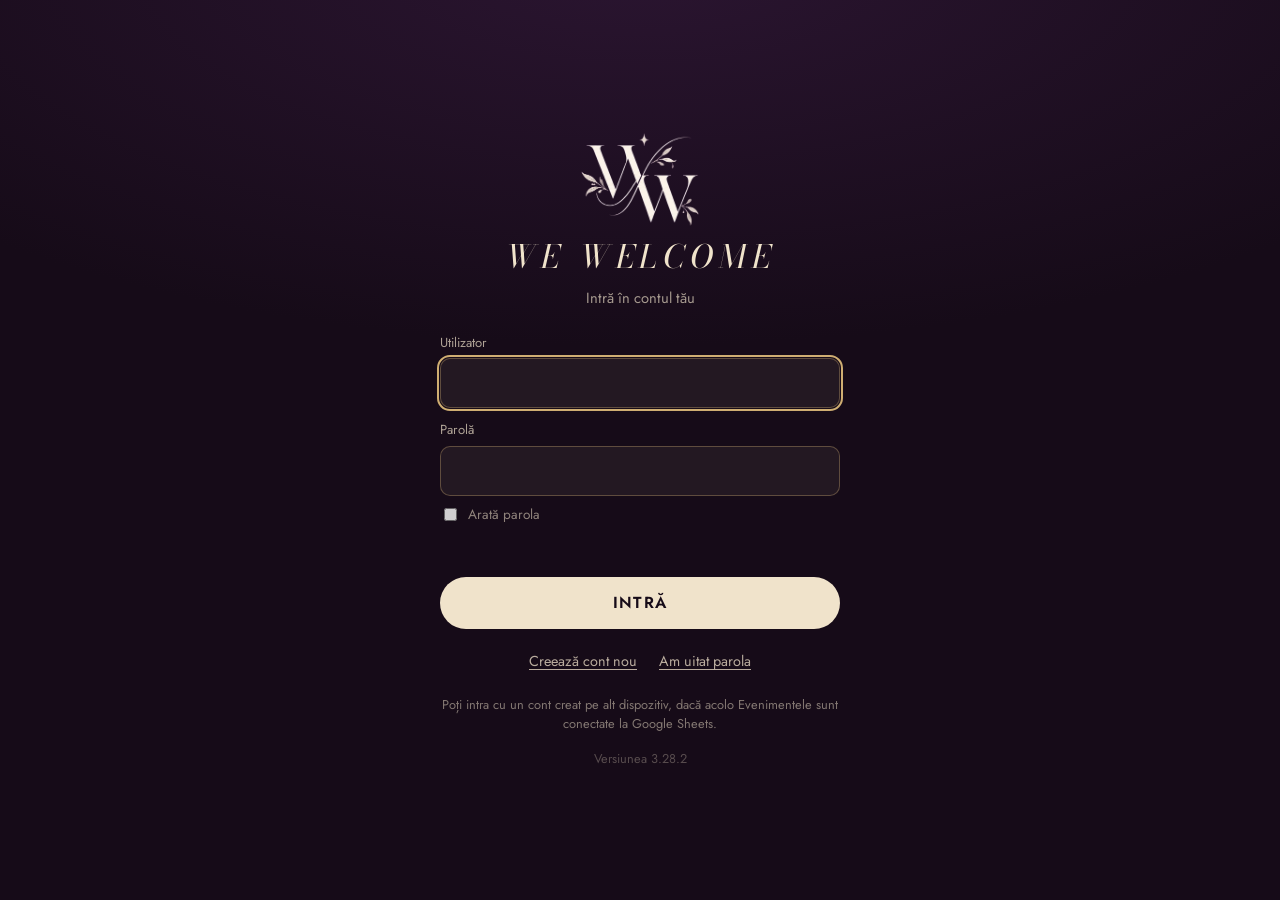
==== commit 73c9924d: "Papetărie: câmp „Ce vă doriți?” la bifare Co-Authored-By: Claude Opus 5.5 <noreply@anthropic.com> Cl" ====
--- a/app.html
+++ b/app.html
@@ -476,8 +476,8 @@
   <div id="pin" class="pin" hidden></div>
 </div>
 
-<script src="config.js?v=96"></script>
-<script src="pricing.js?v=96"></script>
+<script src="config.js?v=99"></script>
+<script src="pricing.js?v=99"></script>
 <script>
 /* ============================================================
    Wedding Welcome — v2
@@ -487,7 +487,7 @@
    - Videoclipurile și pozele de fundal stau în IndexedDB, pe acest laptop.
    - data.json (actualizat de Claude în repo) se aplică în versiunea în lucru.
    ============================================================ */
-const APP_VERSION = '3.28.1';
+const APP_VERSION = '3.28.2';
 const $ = s => document.querySelector(s);
 const esc = s => String(s ?? '').replace(/[&<>"']/g, c => ({'&':'&amp;','<':'&lt;','>':'&gt;','"':'&quot;',"'":'&#39;'}[c]));
 const norm = s => String(s||'').normalize('NFD').replace(/[̀-ͯ]/g,'').toLowerCase().trim();
@@ -1651,6 +1651,6 @@
 })();
 if ('serviceWorker' in navigator && location.protocol !== 'file:') navigator.serviceWorker.register('sw.js').catch(() => {});
 </script>
-<script src="crm.js?v=96"></script>
+<script src="crm.js?v=99"></script>
 </body>
 </html>
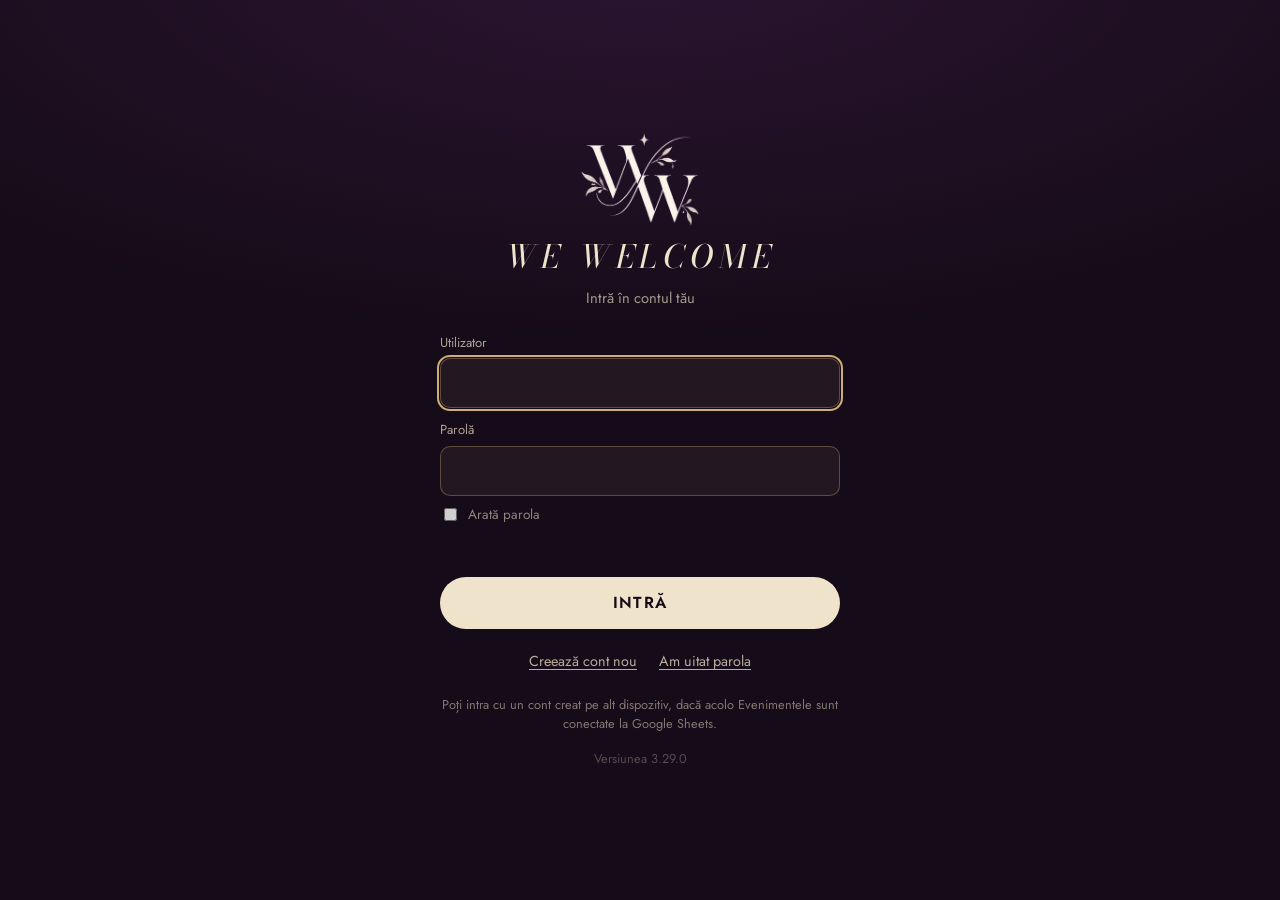
==== commit feea6605: "Extra bifate automat cu dorința clientului și preț per cerere; album foto opțional pe Welcome și Cel" ====
--- a/app.html
+++ b/app.html
@@ -455,6 +455,15 @@
 .lrow .lx{display:block;color:var(--gold);font-size:.78rem;margin-top:2px}
 .note.xnote .xlet{font-size:1.1em;font-weight:600;letter-spacing:.04em}
 .note.xnote{border:1px solid var(--gold);background:color-mix(in srgb,var(--gold) 10%,transparent)}
+.extrasBox .xrow{padding:8px 0;border-top:1px solid var(--line)}
+.extrasBox .xrow:first-of-type{border-top:0}
+.extrasBox .xwish{margin:4px 0 0 30px;color:var(--gold);font-size:.92rem}
+.extrasBox .xwish b{font-size:1.06rem;letter-spacing:.02em}
+.extrasBox .xprice{margin:8px 0 2px 30px;max-width:240px}
+.extrasBox .xprice label{display:block;font-size:.82rem;color:var(--muted);margin-bottom:4px}
+.extrasBox .xprice .dgroup{display:flex;align-items:center;gap:8px}
+.extrasBox .xprice .unit{color:var(--muted)}
+.extrasBox .xwarn{display:block;color:var(--warn);font-size:.8rem;margin-top:4px}
 </style>
 </head>
 <body>
@@ -476,8 +485,8 @@
   <div id="pin" class="pin" hidden></div>
 </div>
 
-<script src="config.js?v=99"></script>
-<script src="pricing.js?v=99"></script>
+<script src="config.js?v=103"></script>
+<script src="pricing.js?v=103"></script>
 <script>
 /* ============================================================
    Wedding Welcome — v2
@@ -487,7 +496,7 @@
    - Videoclipurile și pozele de fundal stau în IndexedDB, pe acest laptop.
    - data.json (actualizat de Claude în repo) se aplică în versiunea în lucru.
    ============================================================ */
-const APP_VERSION = '3.28.2';
+const APP_VERSION = '3.29.0';
 const $ = s => document.querySelector(s);
 const esc = s => String(s ?? '').replace(/[&<>"']/g, c => ({'&':'&amp;','<':'&lt;','>':'&gt;','"':'&quot;',"'":'&#39;'}[c]));
 const norm = s => String(s||'').normalize('NFD').replace(/[̀-ͯ]/g,'').toLowerCase().trim();
@@ -1651,6 +1660,6 @@
 })();
 if ('serviceWorker' in navigator && location.protocol !== 'file:') navigator.serviceWorker.register('sw.js').catch(() => {});
 </script>
-<script src="crm.js?v=99"></script>
+<script src="crm.js?v=103"></script>
 </body>
 </html>
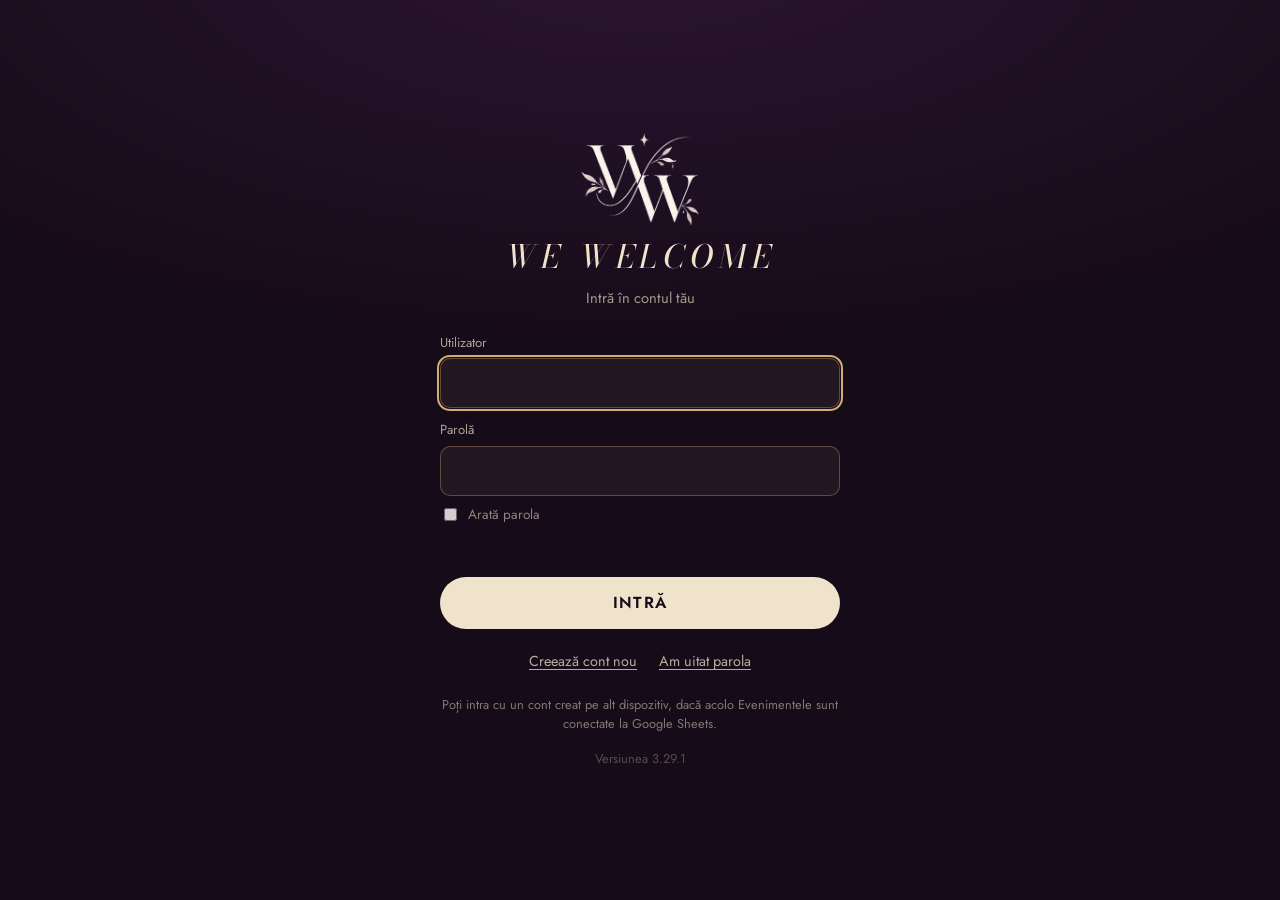
==== commit 0cae3425: "Aplicația avertizează când scriptul Google nu e la zi Co-Authored-By: Claude Opus 5.5 <noreply@anthr" ====
--- a/app.html
+++ b/app.html
@@ -485,8 +485,8 @@
   <div id="pin" class="pin" hidden></div>
 </div>
 
-<script src="config.js?v=103"></script>
-<script src="pricing.js?v=103"></script>
+<script src="config.js?v=104"></script>
+<script src="pricing.js?v=104"></script>
 <script>
 /* ============================================================
    Wedding Welcome — v2
@@ -496,7 +496,7 @@
    - Videoclipurile și pozele de fundal stau în IndexedDB, pe acest laptop.
    - data.json (actualizat de Claude în repo) se aplică în versiunea în lucru.
    ============================================================ */
-const APP_VERSION = '3.29.0';
+const APP_VERSION = '3.29.1';
 const $ = s => document.querySelector(s);
 const esc = s => String(s ?? '').replace(/[&<>"']/g, c => ({'&':'&amp;','<':'&lt;','>':'&gt;','"':'&quot;',"'":'&#39;'}[c]));
 const norm = s => String(s||'').normalize('NFD').replace(/[̀-ͯ]/g,'').toLowerCase().trim();
@@ -1660,6 +1660,6 @@
 })();
 if ('serviceWorker' in navigator && location.protocol !== 'file:') navigator.serviceWorker.register('sw.js').catch(() => {});
 </script>
-<script src="crm.js?v=103"></script>
+<script src="crm.js?v=104"></script>
 </body>
 </html>
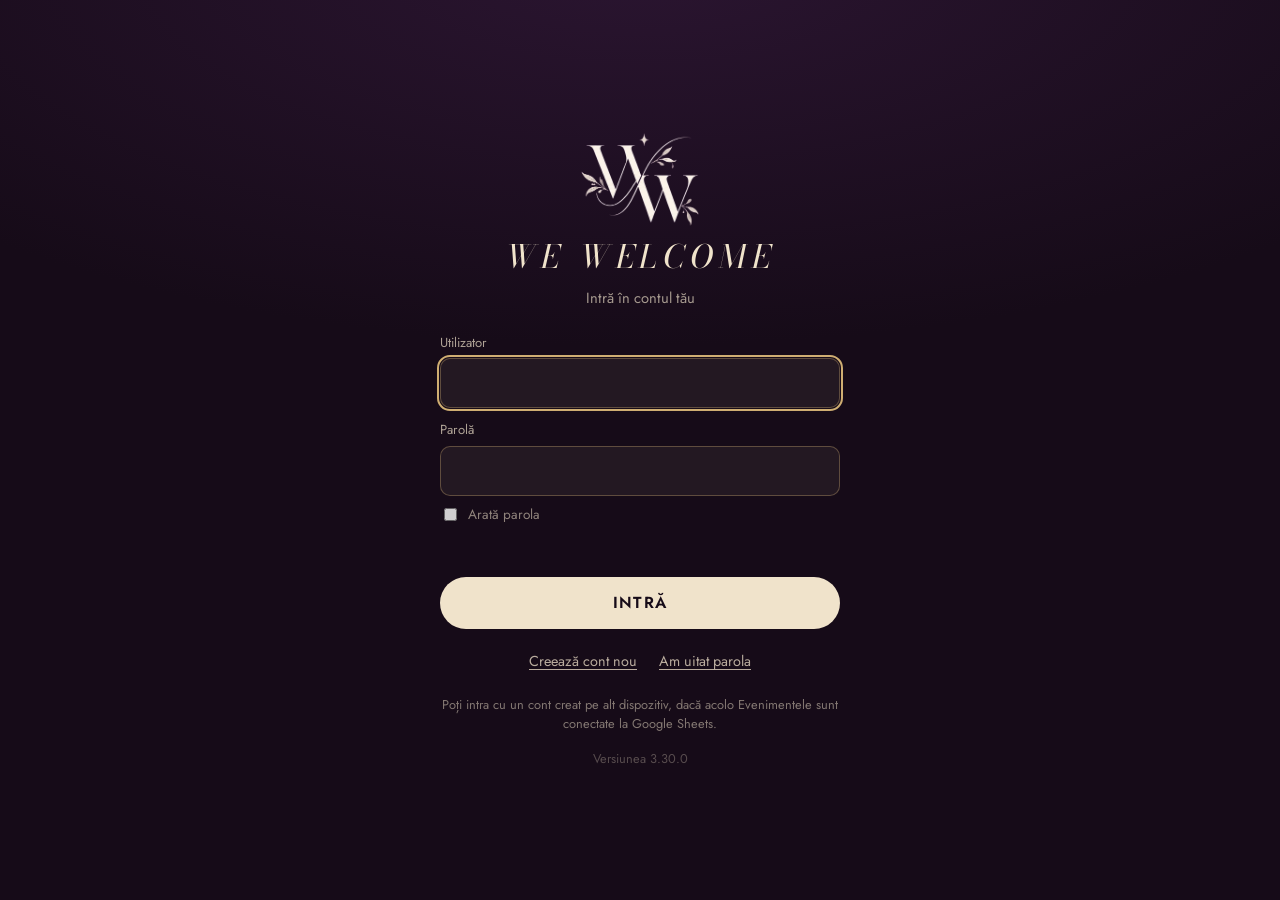
==== commit 74cc1477: "Emailul de ofertă: totalul cu pachet, album și servicii extra Co-Authored-By: Claude Opus 5.5 <norep" ====
--- a/app.html
+++ b/app.html
@@ -485,8 +485,8 @@
   <div id="pin" class="pin" hidden></div>
 </div>
 
-<script src="config.js?v=104"></script>
-<script src="pricing.js?v=104"></script>
+<script src="config.js?v=105"></script>
+<script src="pricing.js?v=105"></script>
 <script>
 /* ============================================================
    Wedding Welcome — v2
@@ -496,7 +496,7 @@
    - Videoclipurile și pozele de fundal stau în IndexedDB, pe acest laptop.
    - data.json (actualizat de Claude în repo) se aplică în versiunea în lucru.
    ============================================================ */
-const APP_VERSION = '3.29.1';
+const APP_VERSION = '3.30.0';
 const $ = s => document.querySelector(s);
 const esc = s => String(s ?? '').replace(/[&<>"']/g, c => ({'&':'&amp;','<':'&lt;','>':'&gt;','"':'&quot;',"'":'&#39;'}[c]));
 const norm = s => String(s||'').normalize('NFD').replace(/[̀-ͯ]/g,'').toLowerCase().trim();
@@ -1660,6 +1660,6 @@
 })();
 if ('serviceWorker' in navigator && location.protocol !== 'file:') navigator.serviceWorker.register('sw.js').catch(() => {});
 </script>
-<script src="crm.js?v=104"></script>
+<script src="crm.js?v=105"></script>
 </body>
 </html>
